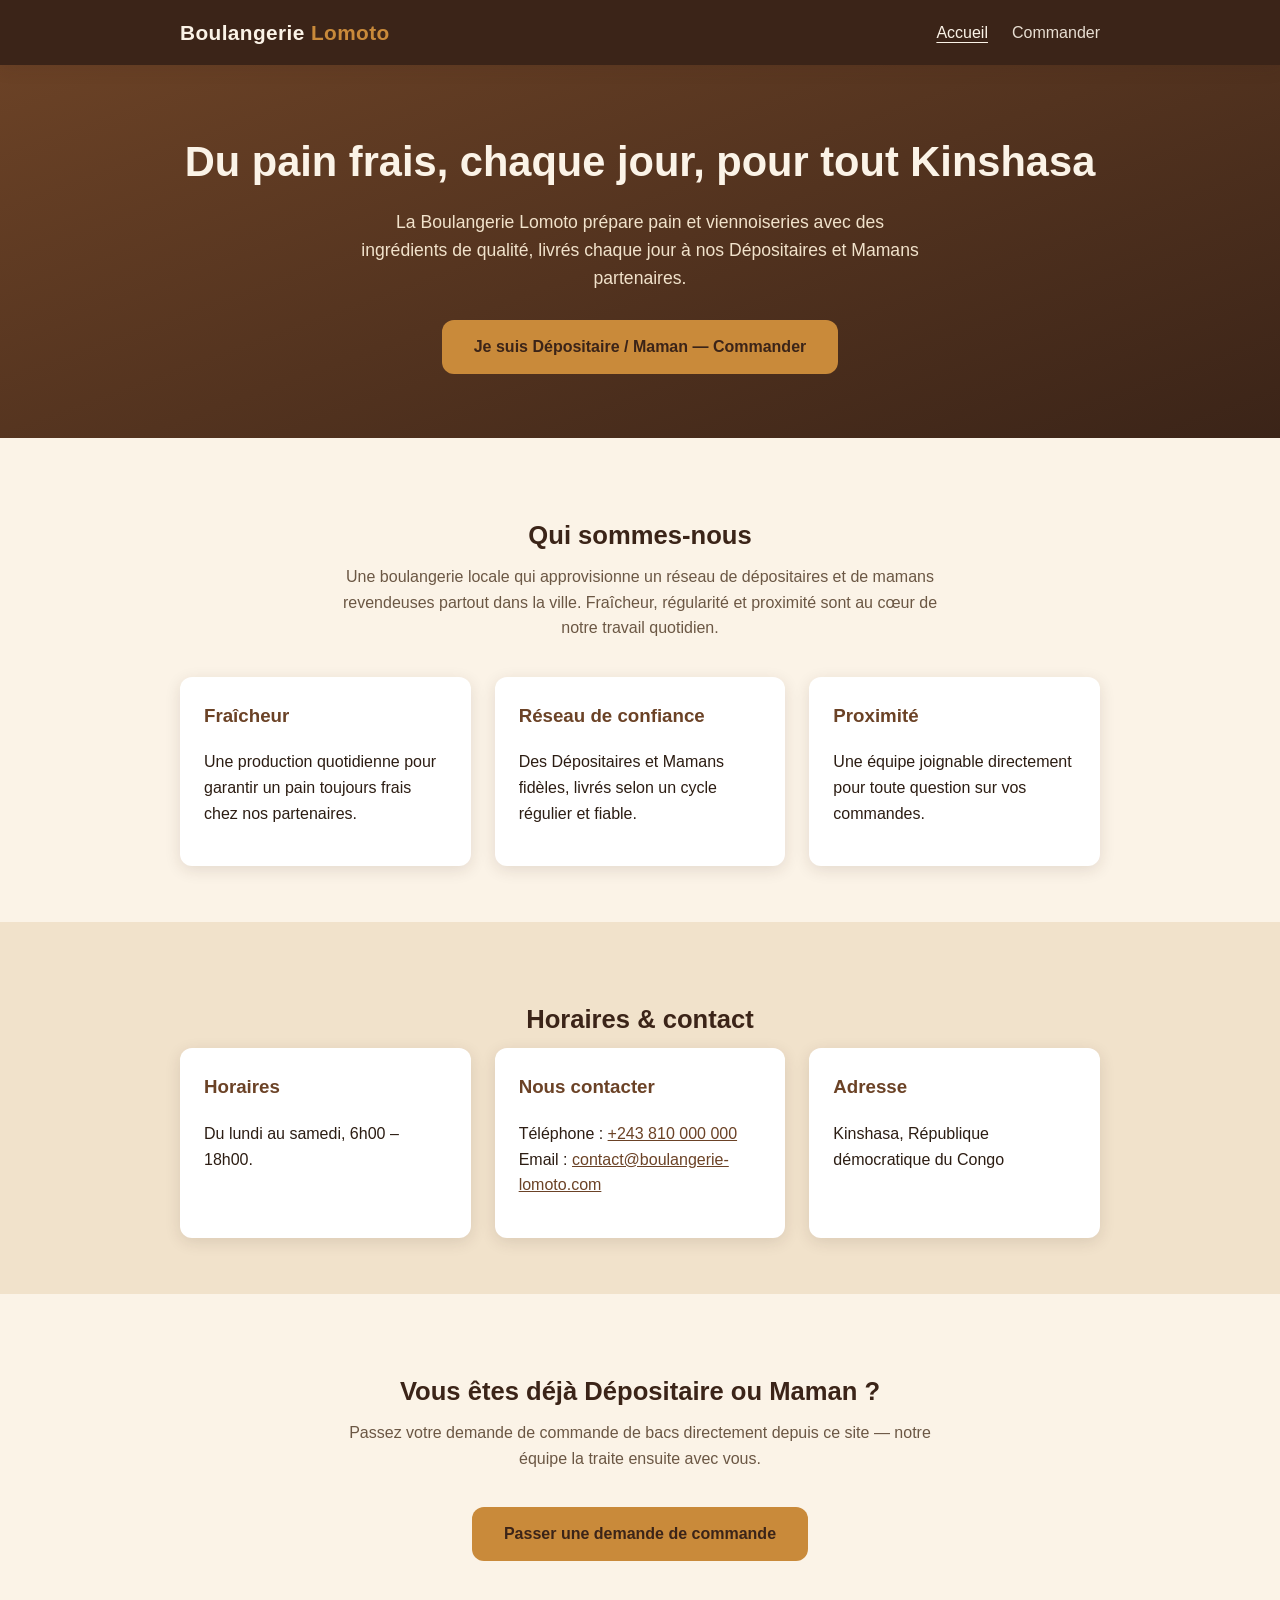
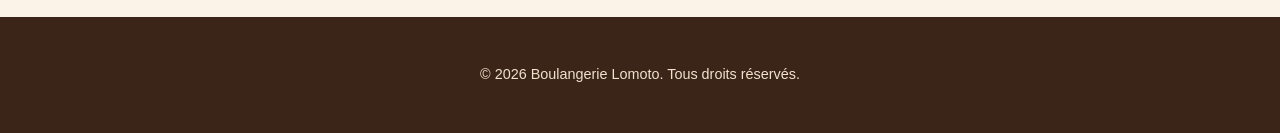
==== index.html @ 76f2d95b "Crée le mini-site vitrine avec le formulaire Commander Site statique HTML/CSS/JS (aucune dépendance " ====
<!DOCTYPE html>
<html lang="fr">
<head>
  <meta charset="UTF-8" />
  <meta name="viewport" content="width=device-width, initial-scale=1.0" />
  <title>Boulangerie Lomoto</title>
  <meta name="description" content="Boulangerie Lomoto — pain et viennoiseries fraîches à Kinshasa. Dépositaires et Mamans, commandez vos bacs en ligne." />
  <link rel="stylesheet" href="css/style.css" />
</head>
<body>

  <header class="entete">
    <div class="entete-barre">
      <a class="logo" href="index.html">Boulangerie <span>Lomoto</span></a>
      <nav class="nav">
        <a href="index.html" class="actif">Accueil</a>
        <a href="commander.html">Commander</a>
      </nav>
    </div>
  </header>

  <section class="heros">
    <div class="conteneur">
      <h1>Du pain frais, chaque jour, pour tout Kinshasa</h1>
      <p>
        La Boulangerie Lomoto prépare pain et viennoiseries avec des
        ingrédients de qualité, livrés chaque jour à nos Dépositaires et
        Mamans partenaires.
      </p>
      <a class="bouton" href="commander.html">Je suis Dépositaire / Maman — Commander</a>
    </div>
  </section>

  <section class="section">
    <div class="conteneur">
      <h2>Qui sommes-nous</h2>
      <p class="section-intro">
        Une boulangerie locale qui approvisionne un réseau de dépositaires et
        de mamans revendeuses partout dans la ville. Fraîcheur, régularité et
        proximité sont au cœur de notre travail quotidien.
      </p>
      <div class="grille">
        <div class="carte">
          <h3>Fraîcheur</h3>
          <p>Une production quotidienne pour garantir un pain toujours frais chez nos partenaires.</p>
        </div>
        <div class="carte">
          <h3>Réseau de confiance</h3>
          <p>Des Dépositaires et Mamans fidèles, livrés selon un cycle régulier et fiable.</p>
        </div>
        <div class="carte">
          <h3>Proximité</h3>
          <p>Une équipe joignable directement pour toute question sur vos commandes.</p>
        </div>
      </div>
    </div>
  </section>

  <section class="section section-alt">
    <div class="conteneur">
      <h2>Horaires &amp; contact</h2>
      <div class="grille">
        <div class="carte">
          <h3>Horaires</h3>
          <p>Du lundi au samedi, 6h00 – 18h00.</p>
        </div>
        <div class="carte">
          <h3>Nous contacter</h3>
          <p>
            Téléphone : <a href="tel:+243810000000">+243 810 000 000</a><br />
            Email : <a href="mailto:contact@boulangerie-lomoto.com">contact@boulangerie-lomoto.com</a>
          </p>
        </div>
        <div class="carte">
          <h3>Adresse</h3>
          <p>Kinshasa, République démocratique du Congo</p>
        </div>
      </div>
    </div>
  </section>

  <section class="section">
    <div class="conteneur" style="text-align:center;">
      <h2>Vous êtes déjà Dépositaire ou Maman ?</h2>
      <p class="section-intro">
        Passez votre demande de commande de bacs directement depuis ce site —
        notre équipe la traite ensuite avec vous.
      </p>
      <a class="bouton" href="commander.html">Passer une demande de commande</a>
    </div>
  </section>

  <footer class="pied">
    <div class="conteneur">
      <p>&copy; <span id="annee"></span> Boulangerie Lomoto. Tous droits réservés.</p>
    </div>
  </footer>

  <script>
    document.getElementById("annee").textContent = new Date().getFullYear();
  </script>
</body>
</html>
---- css/style.css ----
/* Boulangerie Lomoto — site vitrine
   Feuille de style partagée, aucune dépendance externe. */

:root {
  --brun-fonce: #3b2418;
  --brun: #6b4226;
  --brun-clair: #a9744f;
  --creme: #fbf3e7;
  --creme-fonce: #f1e2cb;
  --or: #c98a3a;
  --texte: #2c1d13;
  --texte-doux: #6b5744;
  --blanc: #ffffff;
  --succes: #2f6b3f;
  --erreur: #a13a2f;
  --rayon: 12px;
  --ombre: 0 4px 16px rgba(59, 36, 24, 0.12);
}

* {
  box-sizing: border-box;
}

html {
  scroll-behavior: smooth;
}

body {
  margin: 0;
  font-family: -apple-system, BlinkMacSystemFont, "Segoe UI", Roboto, Helvetica, Arial, sans-serif;
  color: var(--texte);
  background: var(--creme);
  line-height: 1.6;
}

img {
  max-width: 100%;
}

a {
  color: var(--brun);
}

.conteneur {
  max-width: 960px;
  margin: 0 auto;
  padding: 0 20px;
}

/* En-tête */
.entete {
  background: var(--brun-fonce);
  color: var(--creme);
  position: sticky;
  top: 0;
  z-index: 10;
  box-shadow: var(--ombre);
}

.entete-barre {
  display: flex;
  align-items: center;
  justify-content: space-between;
  padding: 16px 20px;
  max-width: 960px;
  margin: 0 auto;
}

.logo {
  font-size: 1.3rem;
  font-weight: 700;
  color: var(--creme);
  text-decoration: none;
  letter-spacing: 0.02em;
}

.logo span {
  color: var(--or);
}

.nav {
  display: flex;
  gap: 24px;
}

.nav a {
  color: var(--creme);
  text-decoration: none;
  font-weight: 500;
  opacity: 0.9;
}

.nav a:hover,
.nav a.actif {
  opacity: 1;
  text-decoration: underline;
  text-underline-offset: 4px;
}

/* Héros */
.heros {
  background: linear-gradient(160deg, var(--brun) 0%, var(--brun-fonce) 100%);
  color: var(--creme);
  padding: 64px 20px;
  text-align: center;
}

.heros h1 {
  font-size: clamp(1.8rem, 4vw, 2.6rem);
  margin: 0 0 12px;
}

.heros p {
  font-size: 1.1rem;
  color: var(--creme-fonce);
  max-width: 560px;
  margin: 0 auto 28px;
}

.bouton {
  display: inline-block;
  background: var(--or);
  color: var(--brun-fonce);
  font-weight: 700;
  padding: 14px 32px;
  border-radius: var(--rayon);
  text-decoration: none;
  border: none;
  cursor: pointer;
  font-size: 1rem;
  transition: transform 0.15s ease, box-shadow 0.15s ease;
}

.bouton:hover {
  transform: translateY(-1px);
  box-shadow: 0 6px 18px rgba(201, 138, 58, 0.4);
}

.bouton:disabled {
  opacity: 0.6;
  cursor: not-allowed;
  transform: none;
  box-shadow: none;
}

.bouton-secondaire {
  background: transparent;
  color: var(--creme);
  border: 2px solid var(--creme);
}

/* Sections */
.section {
  padding: 56px 20px;
}

.section h2 {
  font-size: 1.6rem;
  color: var(--brun-fonce);
  margin-bottom: 8px;
  text-align: center;
}

.section-intro {
  text-align: center;
  color: var(--texte-doux);
  max-width: 600px;
  margin: 0 auto 36px;
}

.grille {
  display: grid;
  grid-template-columns: repeat(auto-fit, minmax(220px, 1fr));
  gap: 24px;
}

.carte {
  background: var(--blanc);
  border-radius: var(--rayon);
  padding: 24px;
  box-shadow: var(--ombre);
}

.carte h3 {
  margin-top: 0;
  color: var(--brun);
}

.section-alt {
  background: var(--creme-fonce);
}

/* Formulaire */
.formulaire-carte {
  background: var(--blanc);
  border-radius: var(--rayon);
  box-shadow: var(--ombre);
  padding: 32px;
  max-width: 480px;
  margin: 0 auto;
}

.champ {
  margin-bottom: 18px;
}

.champ label {
  display: block;
  font-weight: 600;
  margin-bottom: 6px;
  color: var(--brun-fonce);
}

.champ .aide {
  display: block;
  font-size: 0.85rem;
  color: var(--texte-doux);
  margin-top: 4px;
  font-weight: 400;
}

.champ input,
.champ textarea {
  width: 100%;
  padding: 11px 14px;
  border: 1px solid #d9c7ae;
  border-radius: 8px;
  font-size: 1rem;
  font-family: inherit;
  background: var(--creme);
  color: var(--texte);
}

.champ input:focus,
.champ textarea:focus {
  outline: 2px solid var(--or);
  outline-offset: 1px;
}

.champ textarea {
  resize: vertical;
  min-height: 80px;
}

.message {
  border-radius: 8px;
  padding: 14px 16px;
  margin-bottom: 18px;
  font-size: 0.95rem;
}

.message-erreur {
  background: #fbeae7;
  color: var(--erreur);
  border: 1px solid #f0c8c0;
}

.message-succes {
  background: #eaf3ec;
  color: var(--succes);
  border: 1px solid #c6e0cc;
}

.message-info {
  background: #f1e9db;
  color: var(--brun-fonce);
  border: 1px solid #e2cea9;
}

.salutation {
  font-size: 1.1rem;
  font-weight: 700;
  color: var(--brun-fonce);
  margin-bottom: 4px;
}

.qualite-badge {
  display: inline-block;
  background: var(--creme-fonce);
  color: var(--brun);
  font-size: 0.85rem;
  padding: 3px 10px;
  border-radius: 999px;
  margin-bottom: 20px;
}

.lien-discret {
  background: none;
  border: none;
  color: var(--texte-doux);
  text-decoration: underline;
  cursor: pointer;
  font-size: 0.9rem;
  padding: 0;
  margin-top: 12px;
  display: inline-block;
}

.chargement::after {
  content: "…";
}

/* Pied de page */
.pied {
  background: var(--brun-fonce);
  color: var(--creme-fonce);
  text-align: center;
  padding: 32px 20px;
  font-size: 0.9rem;
}

.pied a {
  color: var(--creme);
}

@media (max-width: 600px) {
  .entete-barre {
    flex-direction: column;
    gap: 10px;
    padding: 14px 20px;
  }

  .formulaire-carte {
    padding: 24px 18px;
  }
}
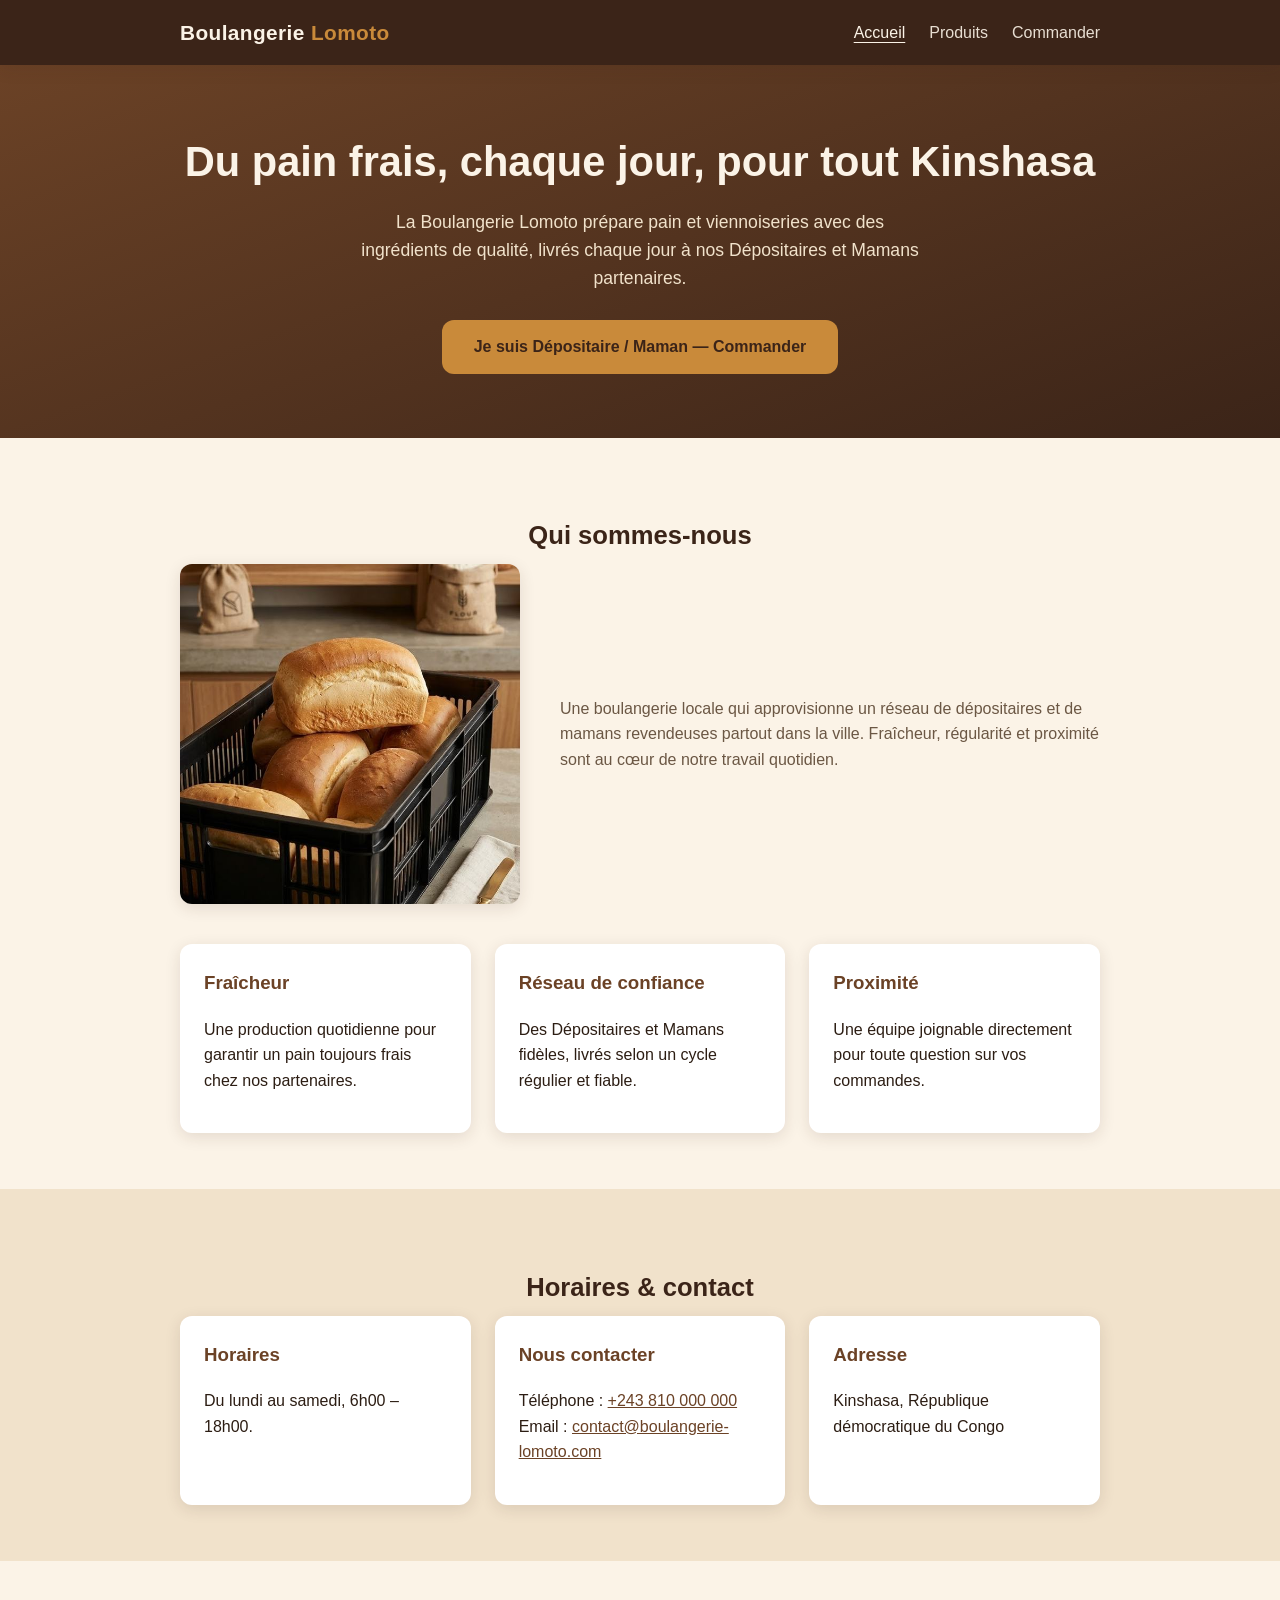
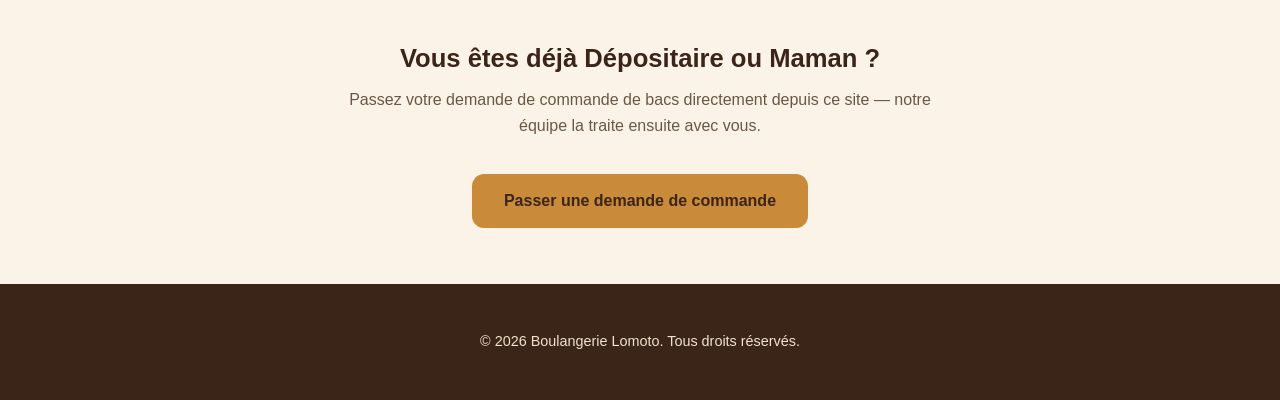
==== commit 56f05075: "Ajoute une page Produits avec photos de pain (bacs de livraison) Intègre 5 photos de pain déjà en ba" ====
--- a/index.html
+++ b/index.html
@@ -14,6 +14,7 @@
       <a class="logo" href="index.html">Boulangerie <span>Lomoto</span></a>
       <nav class="nav">
         <a href="index.html" class="actif">Accueil</a>
+        <a href="produits.html">Produits</a>
         <a href="commander.html">Commander</a>
       </nav>
     </div>
@@ -34,11 +35,25 @@
   <section class="section">
     <div class="conteneur">
       <h2>Qui sommes-nous</h2>
-      <p class="section-intro">
-        Une boulangerie locale qui approvisionne un réseau de dépositaires et
-        de mamans revendeuses partout dans la ville. Fraîcheur, régularité et
-        proximité sont au cœur de notre travail quotidien.
-      </p>
+
+      <div class="section-illustree">
+        <div class="illustration">
+          <img
+            src="images/produits/pain-frais-comptoir.jpg"
+            alt="Bac de pains fraîchement préparés, prêts pour la livraison du jour"
+            width="640" height="1138"
+            loading="lazy"
+          />
+        </div>
+        <div class="texte">
+          <p class="section-intro">
+            Une boulangerie locale qui approvisionne un réseau de dépositaires et
+            de mamans revendeuses partout dans la ville. Fraîcheur, régularité et
+            proximité sont au cœur de notre travail quotidien.
+          </p>
+        </div>
+      </div>
+
       <div class="grille">
         <div class="carte">
           <h3>Fraîcheur</h3>
--- a/css/style.css
+++ b/css/style.css
@@ -149,6 +149,40 @@
   border: 2px solid var(--creme);
 }
 
+/* Héros à deux colonnes (texte + photo), utilisé sur la page Produits */
+.heros-duo-inner {
+  display: flex;
+  align-items: center;
+  gap: 40px;
+  flex-wrap: wrap;
+  text-align: left;
+}
+
+.heros-duo .heros-texte {
+  flex: 1 1 320px;
+}
+
+.heros-duo .heros-texte h1,
+.heros-duo .heros-texte p {
+  text-align: left;
+  margin-left: 0;
+  margin-right: 0;
+}
+
+.heros-duo .heros-image {
+  flex: 1 1 240px;
+  max-width: 320px;
+  margin: 0 auto;
+}
+
+.heros-duo .heros-image img {
+  display: block;
+  width: 100%;
+  height: auto;
+  border-radius: var(--rayon);
+  box-shadow: 0 16px 36px rgba(0, 0, 0, 0.35);
+}
+
 /* Sections */
 .section {
   padding: 56px 20px;
@@ -190,6 +224,79 @@
   background: var(--creme-fonce);
 }
 
+/* Section illustrée (photo + texte), utilisée pour « Qui sommes-nous » */
+.section-illustree {
+  display: flex;
+  align-items: center;
+  gap: 40px;
+  flex-wrap: wrap;
+  margin-bottom: 40px;
+}
+
+.section-illustree .illustration {
+  flex: 1 1 260px;
+  max-width: 340px;
+  margin: 0 auto;
+}
+
+.section-illustree .illustration img {
+  display: block;
+  width: 100%;
+  height: 340px;
+  object-fit: cover;
+  border-radius: var(--rayon);
+  box-shadow: var(--ombre);
+}
+
+@media (max-width: 700px) {
+  .section-illustree .illustration img {
+    height: auto;
+    object-fit: initial;
+  }
+}
+
+.section-illustree .texte {
+  flex: 2 1 320px;
+}
+
+.section-illustree .texte h2 {
+  text-align: left;
+}
+
+.section-illustree .texte .section-intro {
+  text-align: left;
+  margin: 0;
+  max-width: none;
+}
+
+/* Galerie de photos produits */
+.galerie {
+  display: grid;
+  grid-template-columns: repeat(auto-fit, minmax(220px, 1fr));
+  gap: 24px;
+}
+
+.carte-galerie {
+  background: var(--blanc);
+  border-radius: var(--rayon);
+  box-shadow: var(--ombre);
+  overflow: hidden;
+}
+
+.carte-galerie img {
+  display: block;
+  width: 100%;
+  height: 260px;
+  object-fit: cover;
+}
+
+.carte-galerie p {
+  margin: 0;
+  padding: 14px 18px;
+  color: var(--texte-doux);
+  font-size: 0.92rem;
+}
+
 /* Formulaire */
 .formulaire-carte {
   background: var(--blanc);
@@ -217,6 +324,53 @@
   color: var(--texte-doux);
   margin-top: 4px;
   font-weight: 400;
+}
+
+.grille-produits {
+  display: grid;
+  grid-template-columns: 1fr 1fr;
+  gap: 12px;
+  margin-top: 8px;
+}
+
+.champ-produit label {
+  display: block;
+  font-weight: 500;
+  font-size: 0.88rem;
+  margin-bottom: 4px;
+  color: var(--brun-fonce);
+}
+
+.champ-produit input {
+  width: 100%;
+  padding: 9px 12px;
+  border: 1px solid #d9c7ae;
+  border-radius: 8px;
+  font-size: 1rem;
+  font-family: inherit;
+  background: var(--creme);
+  color: var(--texte);
+}
+
+.champ-produit input:focus {
+  outline: 2px solid var(--or);
+  outline-offset: 1px;
+}
+
+.total-bacs {
+  margin: 14px 0 0;
+  font-size: 0.95rem;
+  color: var(--brun-fonce);
+}
+
+.total-bacs strong {
+  font-size: 1.15rem;
+}
+
+@media (max-width: 480px) {
+  .grille-produits {
+    grid-template-columns: 1fr;
+  }
 }
 
 .champ input,
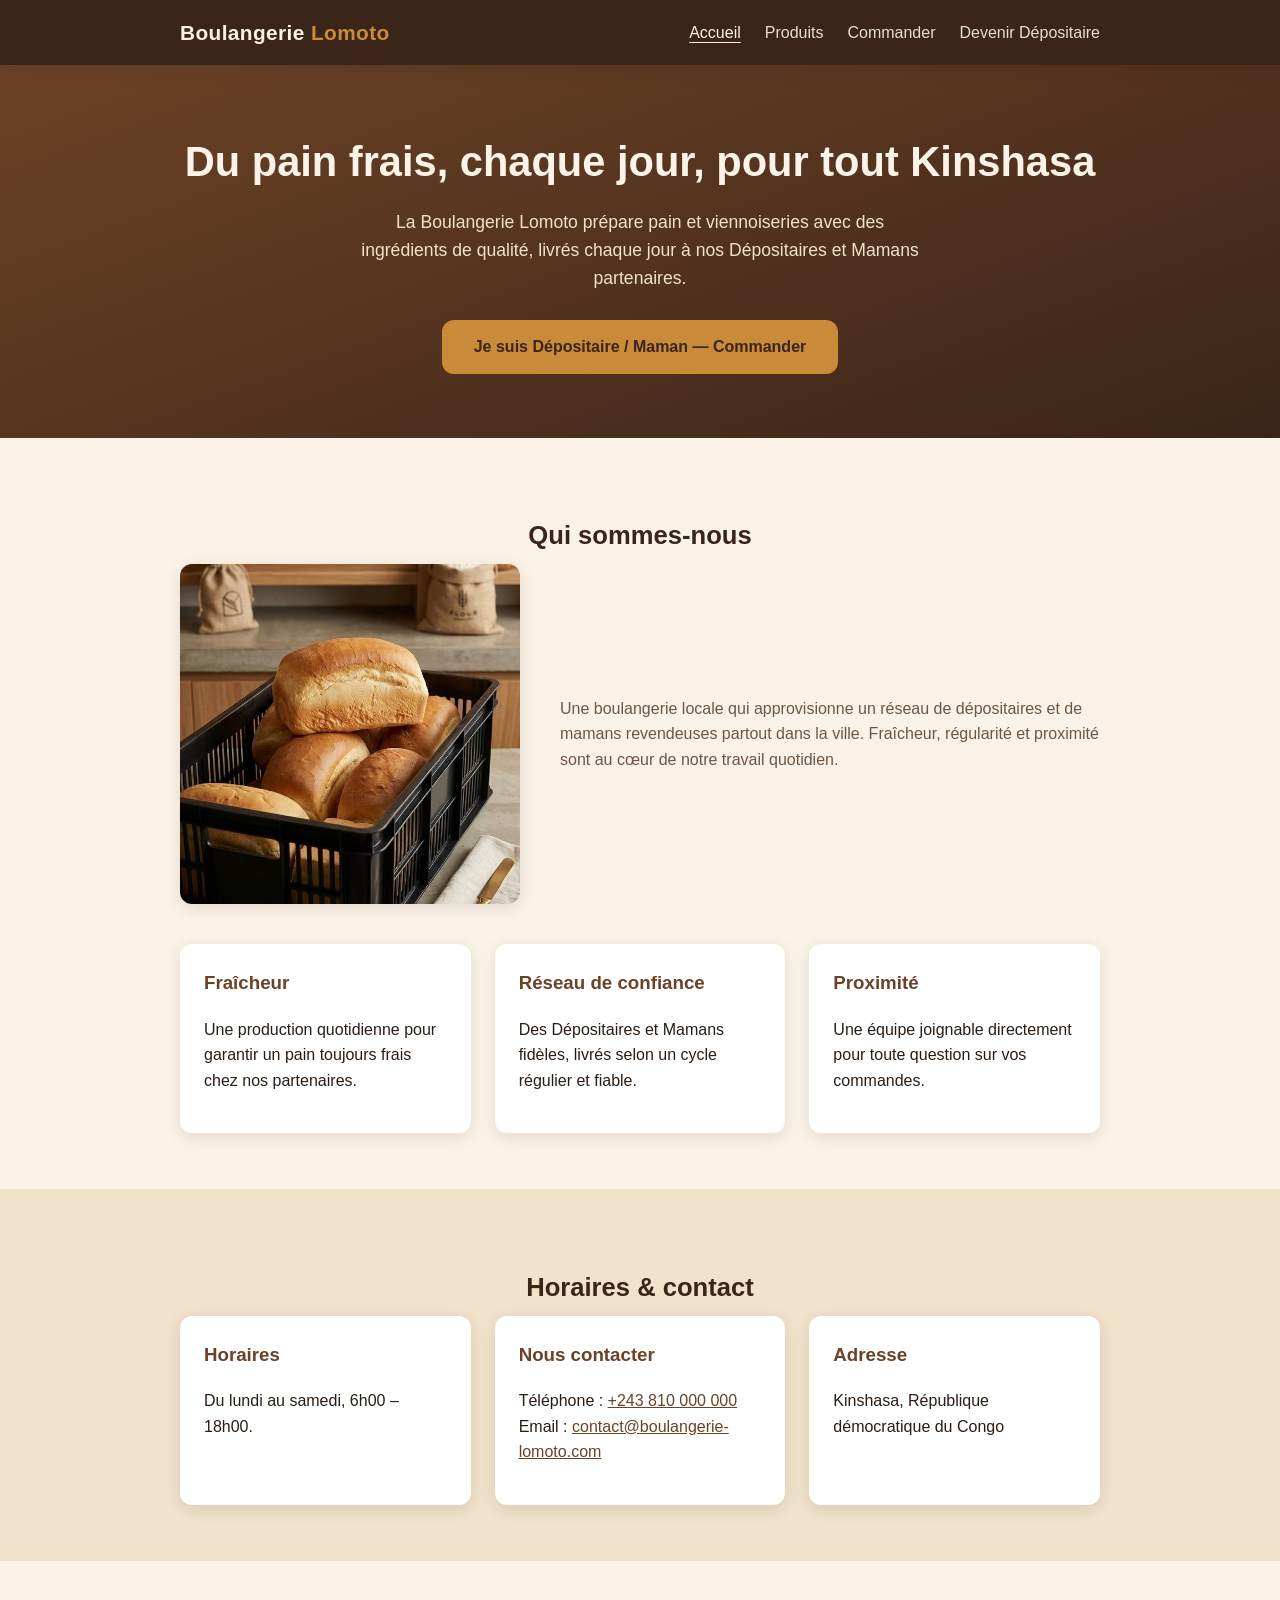
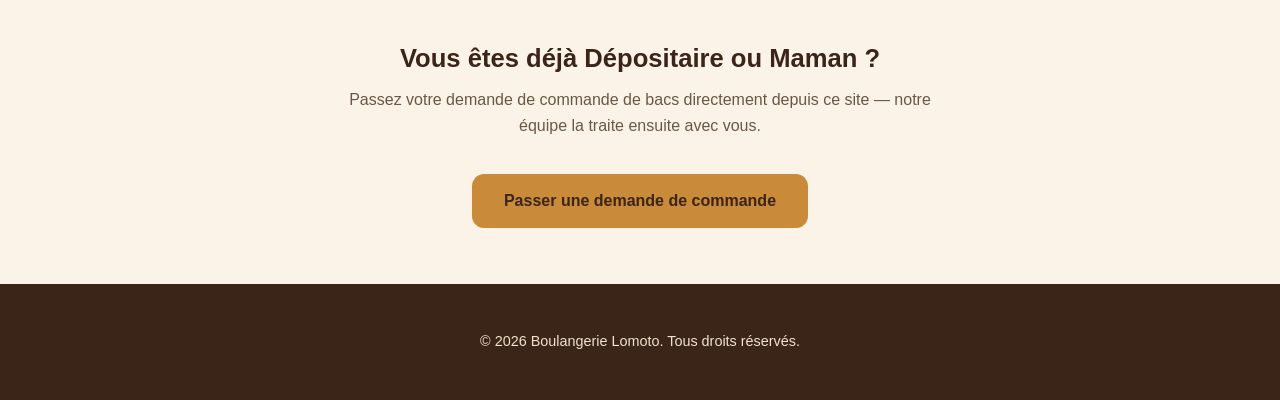
==== commit 6302bc59: "Ajoute la page "Devenir Dépositaire" (inscription publique) Nouvelle page devenir-depositaire.html :" ====
--- a/index.html
+++ b/index.html
@@ -16,6 +16,7 @@
         <a href="index.html" class="actif">Accueil</a>
         <a href="produits.html">Produits</a>
         <a href="commander.html">Commander</a>
+        <a href="devenir-depositaire.html">Devenir Dépositaire</a>
       </nav>
     </div>
   </header>
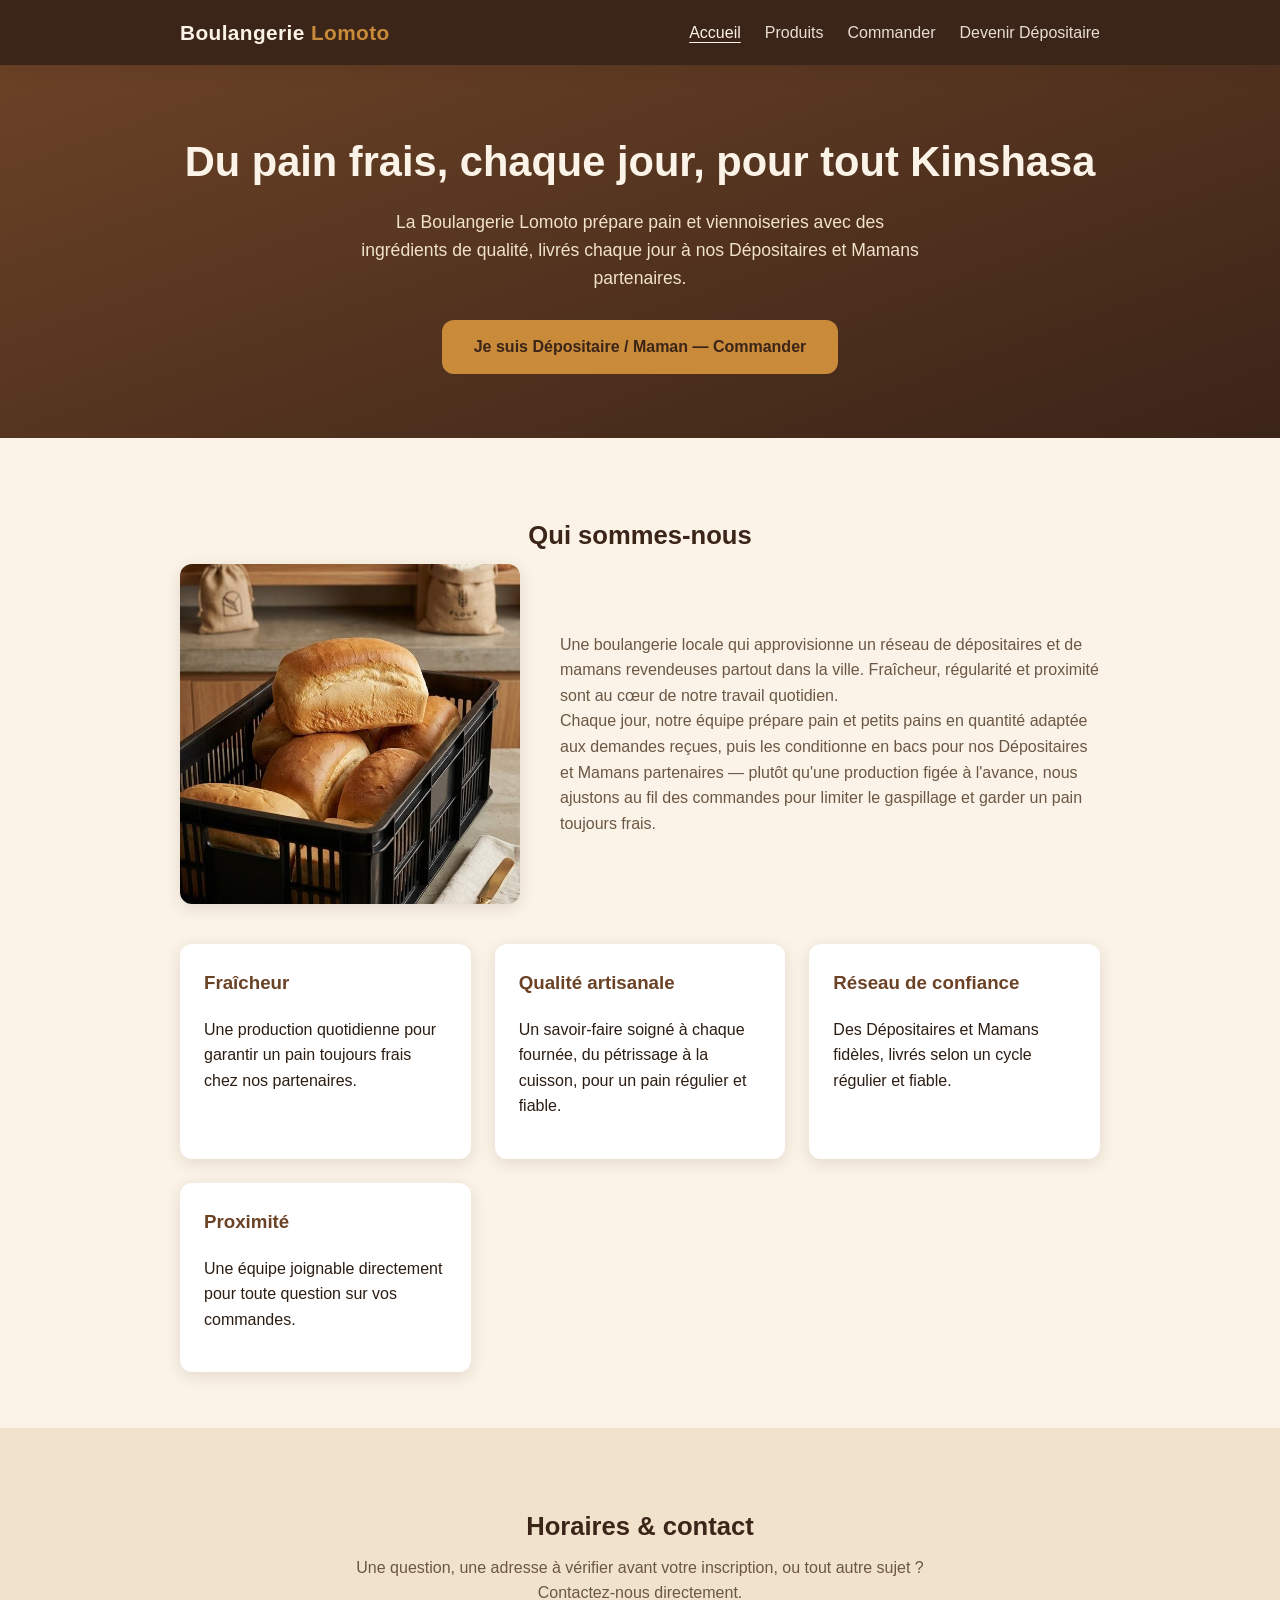
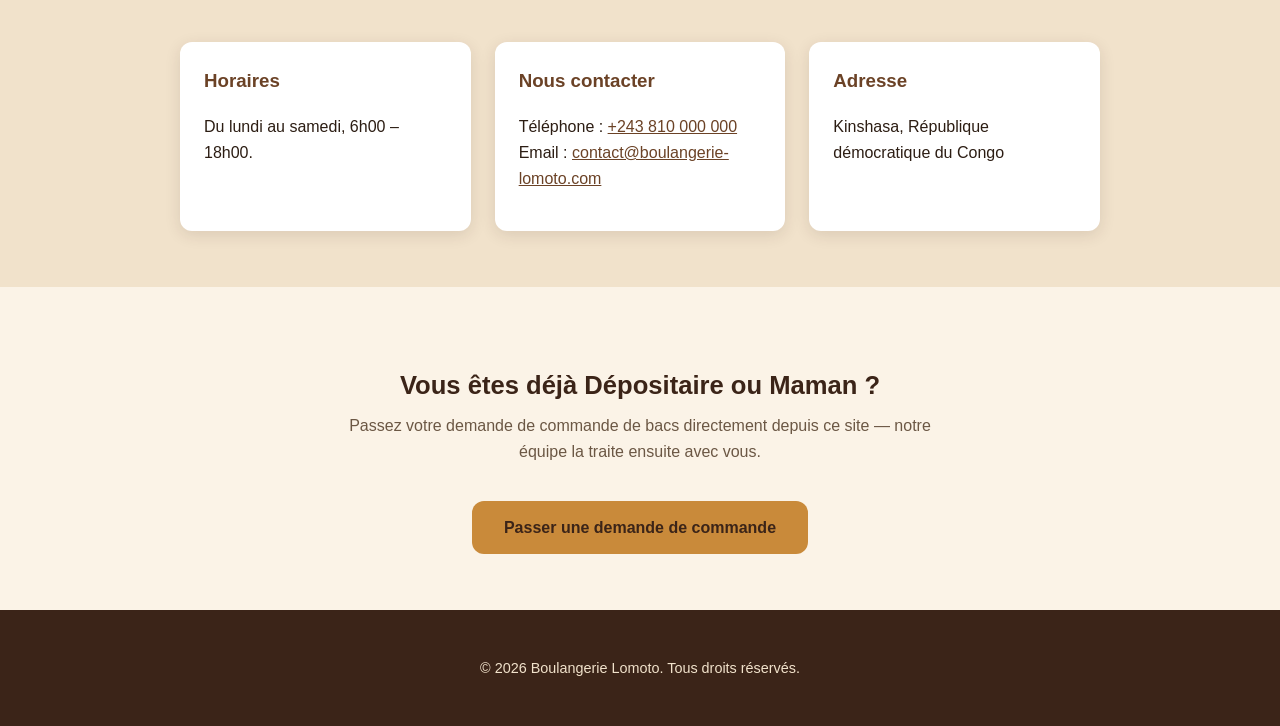
==== commit d8970297: "Enrichit le contenu du site vitrine (Accueil, Devenir Dépositaire) Accueil : développe "Qui sommes-n" ====
--- a/index.html
+++ b/index.html
@@ -52,6 +52,13 @@
             de mamans revendeuses partout dans la ville. Fraîcheur, régularité et
             proximité sont au cœur de notre travail quotidien.
           </p>
+          <p class="section-intro">
+            Chaque jour, notre équipe prépare pain et petits pains en quantité
+            adaptée aux demandes reçues, puis les conditionne en bacs pour nos
+            Dépositaires et Mamans partenaires — plutôt qu'une production figée
+            à l'avance, nous ajustons au fil des commandes pour limiter le
+            gaspillage et garder un pain toujours frais.
+          </p>
         </div>
       </div>
 
@@ -59,6 +66,10 @@
         <div class="carte">
           <h3>Fraîcheur</h3>
           <p>Une production quotidienne pour garantir un pain toujours frais chez nos partenaires.</p>
+        </div>
+        <div class="carte">
+          <h3>Qualité artisanale</h3>
+          <p>Un savoir-faire soigné à chaque fournée, du pétrissage à la cuisson, pour un pain régulier et fiable.</p>
         </div>
         <div class="carte">
           <h3>Réseau de confiance</h3>
@@ -75,6 +86,10 @@
   <section class="section section-alt">
     <div class="conteneur">
       <h2>Horaires &amp; contact</h2>
+      <p class="section-intro">
+        Une question, une adresse à vérifier avant votre inscription, ou tout
+        autre sujet ? Contactez-nous directement.
+      </p>
       <div class="grille">
         <div class="carte">
           <h3>Horaires</h3>
--- a/css/style.css
+++ b/css/style.css
@@ -297,6 +297,56 @@
   font-size: 0.92rem;
 }
 
+/* FAQ (accordéon natif, sans JS) */
+.faq {
+  max-width: 720px;
+  margin: 0 auto;
+  display: flex;
+  flex-direction: column;
+  gap: 12px;
+}
+
+.faq-item {
+  background: var(--blanc);
+  border-radius: var(--rayon);
+  box-shadow: var(--ombre);
+  padding: 4px 20px;
+}
+
+.faq-item summary {
+  cursor: pointer;
+  padding: 16px 0;
+  font-weight: 600;
+  color: var(--brun-fonce);
+  list-style: none;
+  display: flex;
+  align-items: center;
+  justify-content: space-between;
+}
+
+.faq-item summary::-webkit-details-marker {
+  display: none;
+}
+
+.faq-item summary::after {
+  content: "+";
+  color: var(--or);
+  font-size: 1.3rem;
+  font-weight: 700;
+  margin-left: 12px;
+  flex-shrink: 0;
+}
+
+.faq-item[open] summary::after {
+  content: "–";
+}
+
+.faq-item p {
+  margin: 0;
+  padding: 0 0 18px;
+  color: var(--texte-doux);
+}
+
 /* Formulaire */
 .formulaire-carte {
   background: var(--blanc);
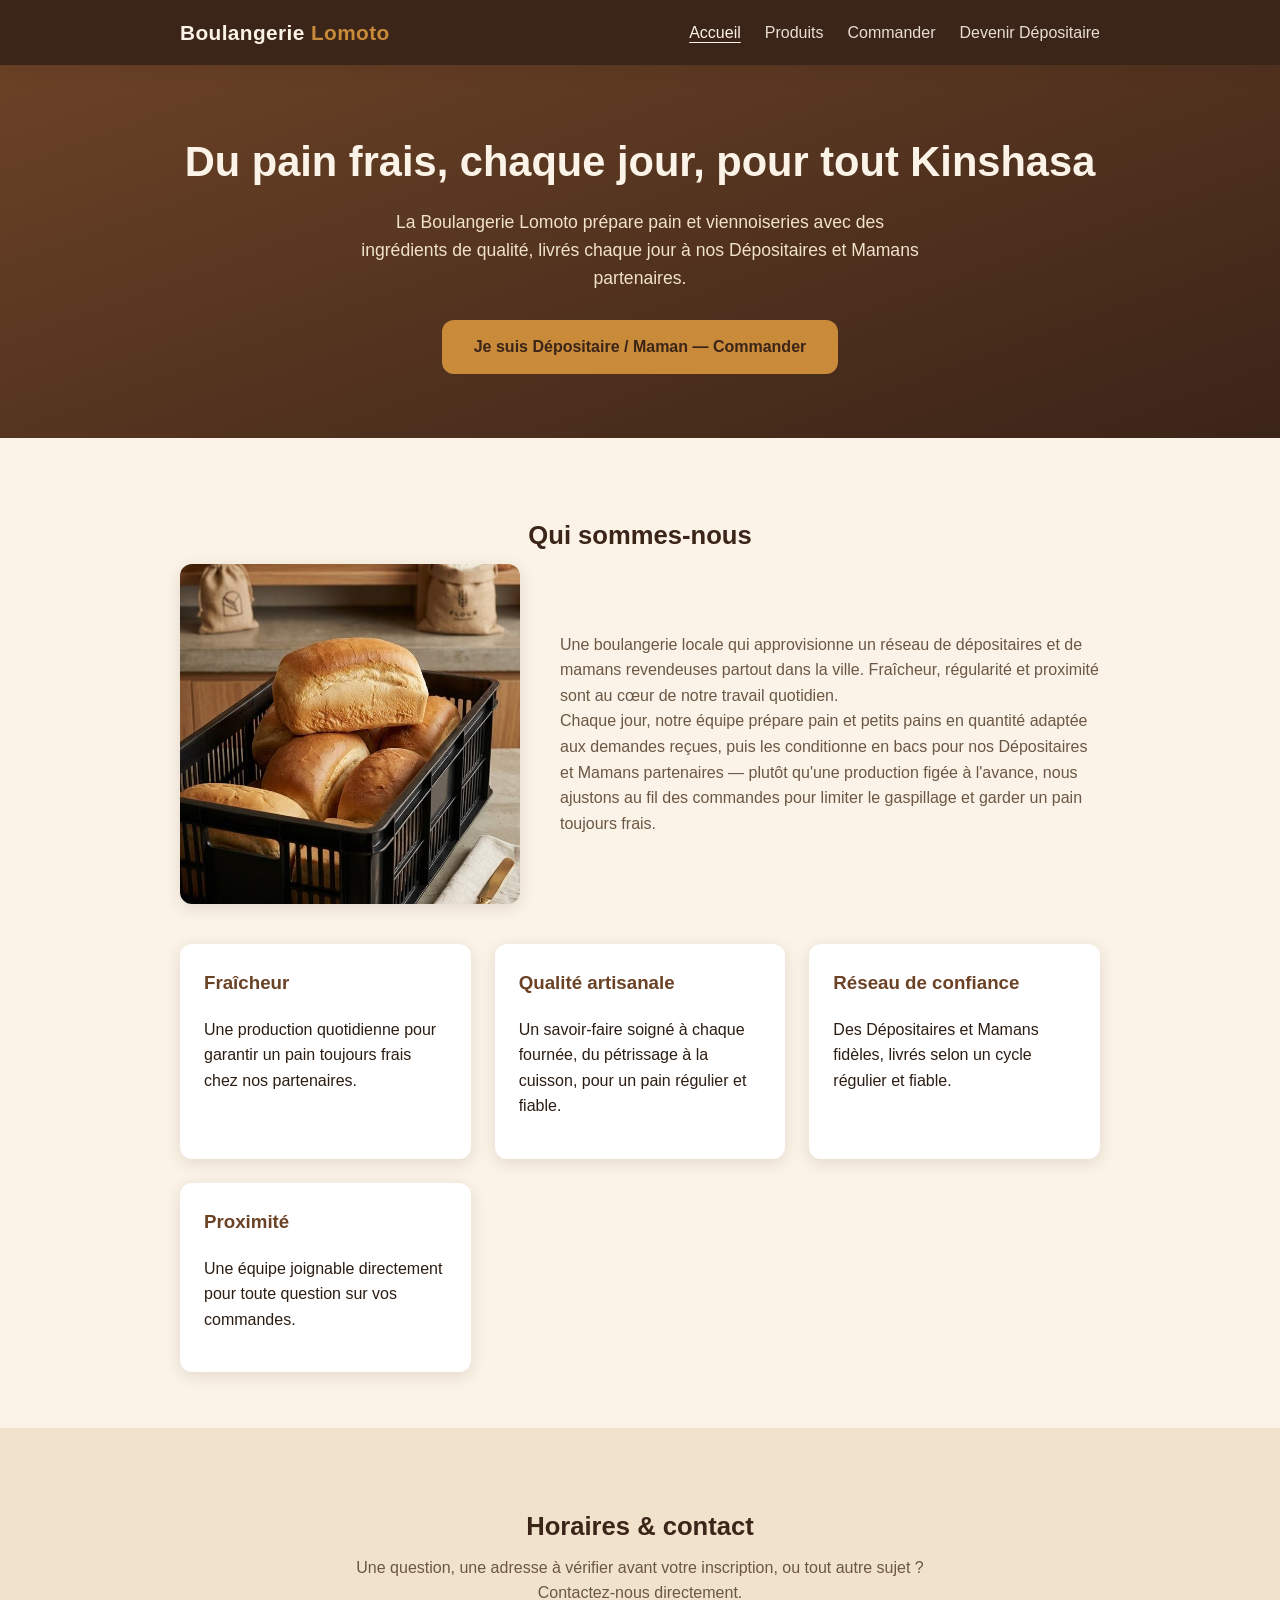
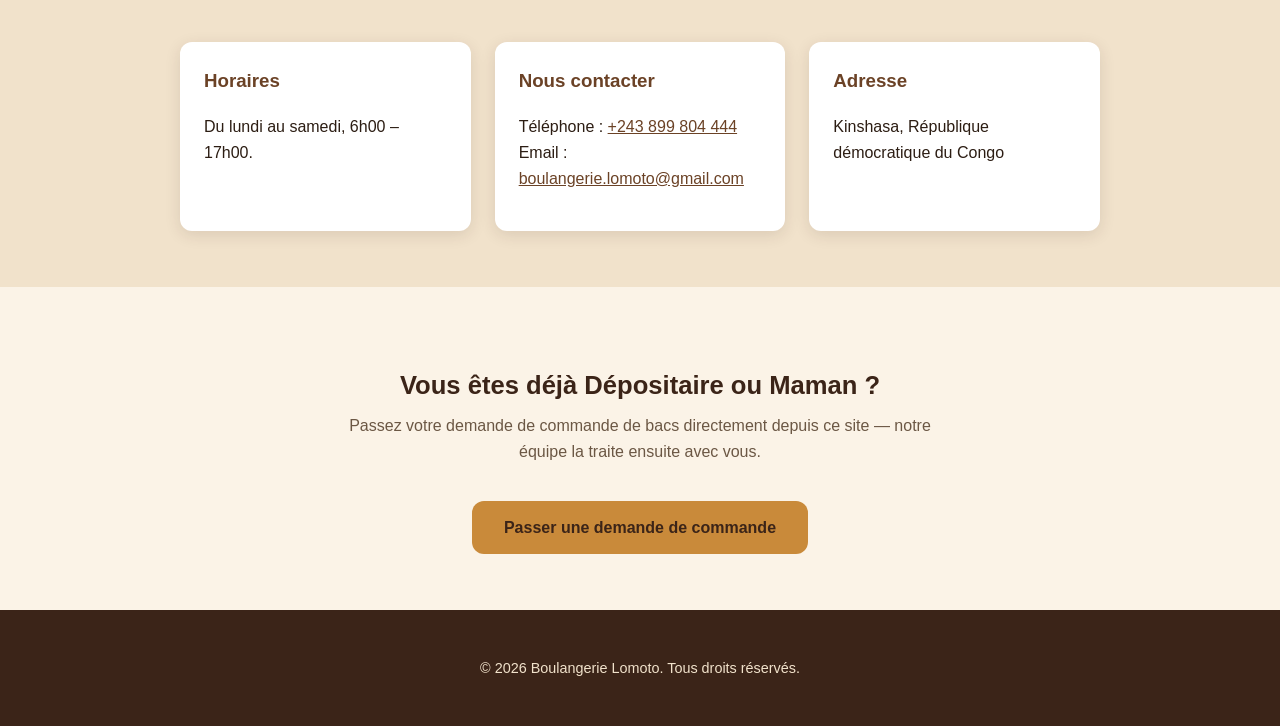
==== commit c983338c: "Corrige les horaires et coordonnées de contact sur l'Accueil Remplace les valeurs précédentes (non v" ====
--- a/index.html
+++ b/index.html
@@ -93,13 +93,13 @@
       <div class="grille">
         <div class="carte">
           <h3>Horaires</h3>
-          <p>Du lundi au samedi, 6h00 – 18h00.</p>
+          <p>Du lundi au samedi, 6h00 – 17h00.</p>
         </div>
         <div class="carte">
           <h3>Nous contacter</h3>
           <p>
-            Téléphone : <a href="tel:+243810000000">+243 810 000 000</a><br />
-            Email : <a href="mailto:contact@boulangerie-lomoto.com">contact@boulangerie-lomoto.com</a>
+            Téléphone : <a href="tel:+243899804444">+243 899 804 444</a><br />
+            Email : <a href="mailto:boulangerie.lomoto@gmail.com">boulangerie.lomoto@gmail.com</a>
           </p>
         </div>
         <div class="carte">
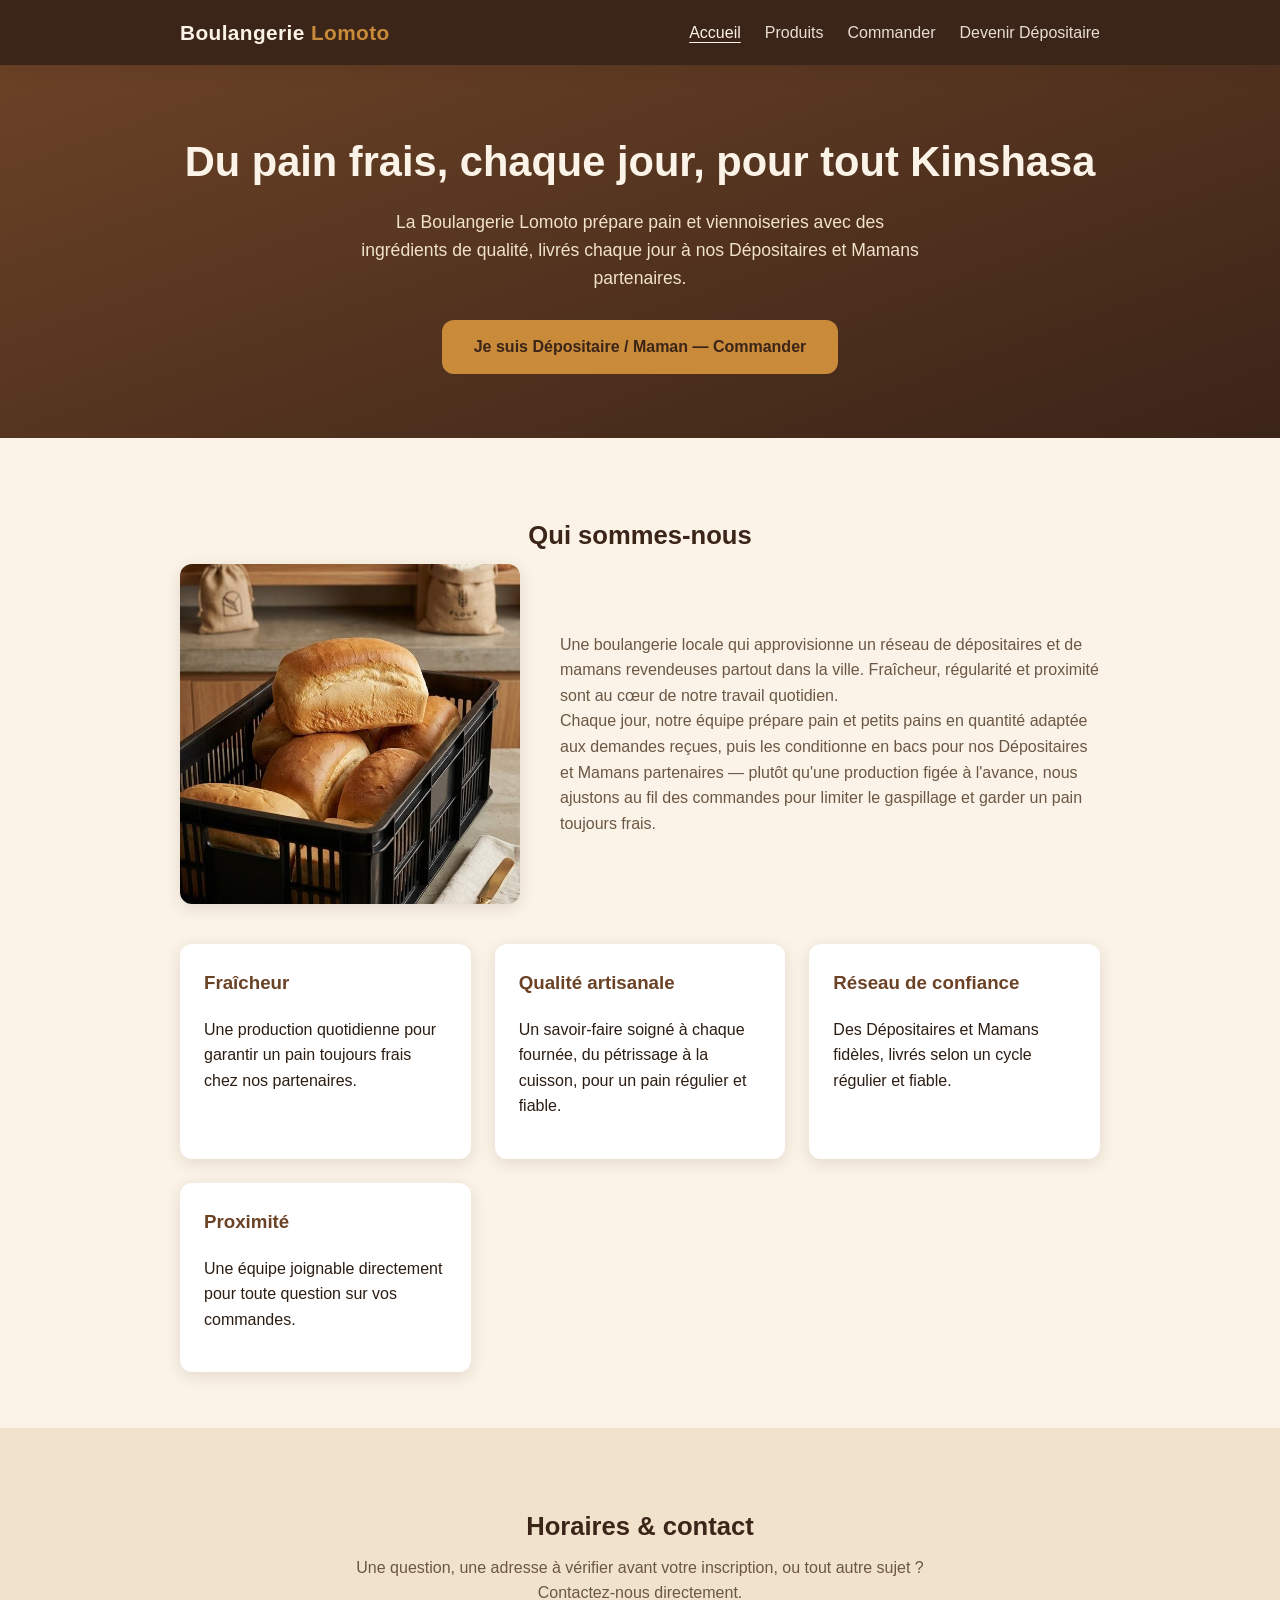
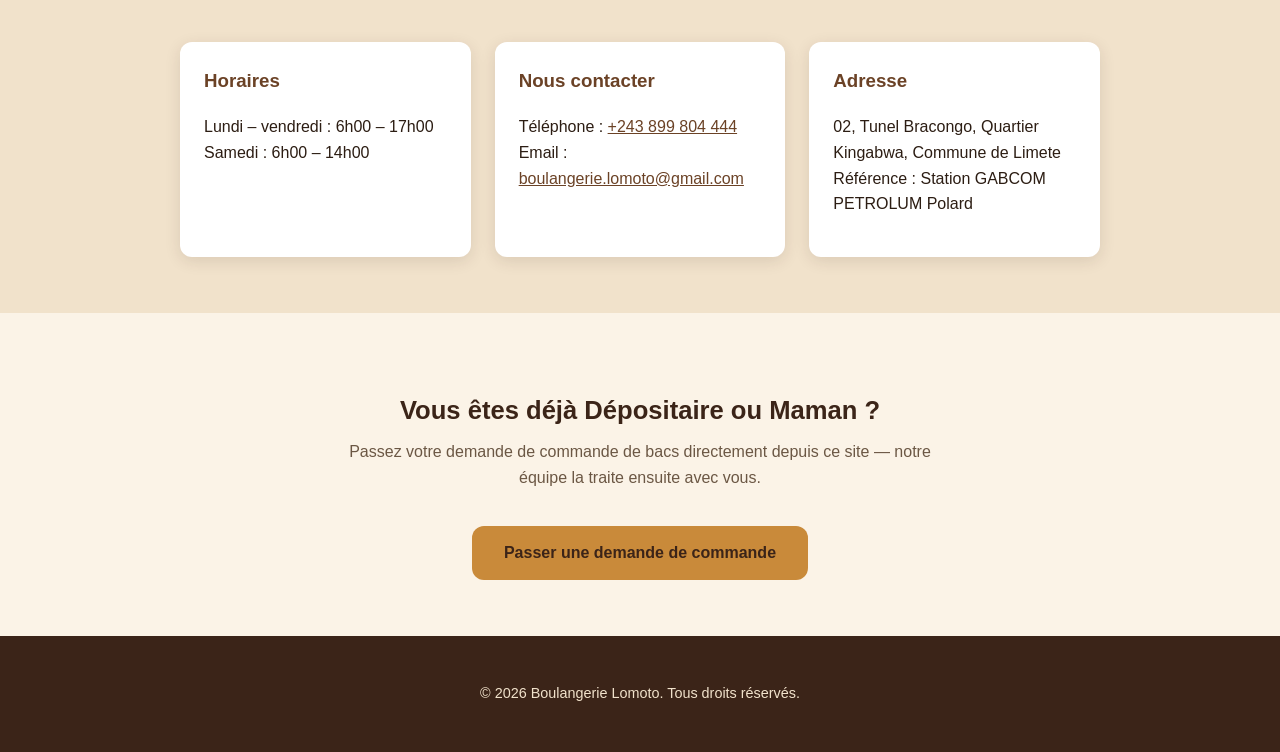
==== commit 1b7b5c43: "Détaille les horaires par jour et corrige l'adresse sur l'Accueil Horaires : sépare lundi-vendredi (" ====
--- a/index.html
+++ b/index.html
@@ -93,7 +93,10 @@
       <div class="grille">
         <div class="carte">
           <h3>Horaires</h3>
-          <p>Du lundi au samedi, 6h00 – 17h00.</p>
+          <p>
+            Lundi – vendredi : 6h00 – 17h00<br />
+            Samedi : 6h00 – 14h00
+          </p>
         </div>
         <div class="carte">
           <h3>Nous contacter</h3>
@@ -104,7 +107,10 @@
         </div>
         <div class="carte">
           <h3>Adresse</h3>
-          <p>Kinshasa, République démocratique du Congo</p>
+          <p>
+            02, Tunel Bracongo, Quartier Kingabwa, Commune de Limete<br />
+            Référence : Station GABCOM PETROLUM Polard
+          </p>
         </div>
       </div>
     </div>
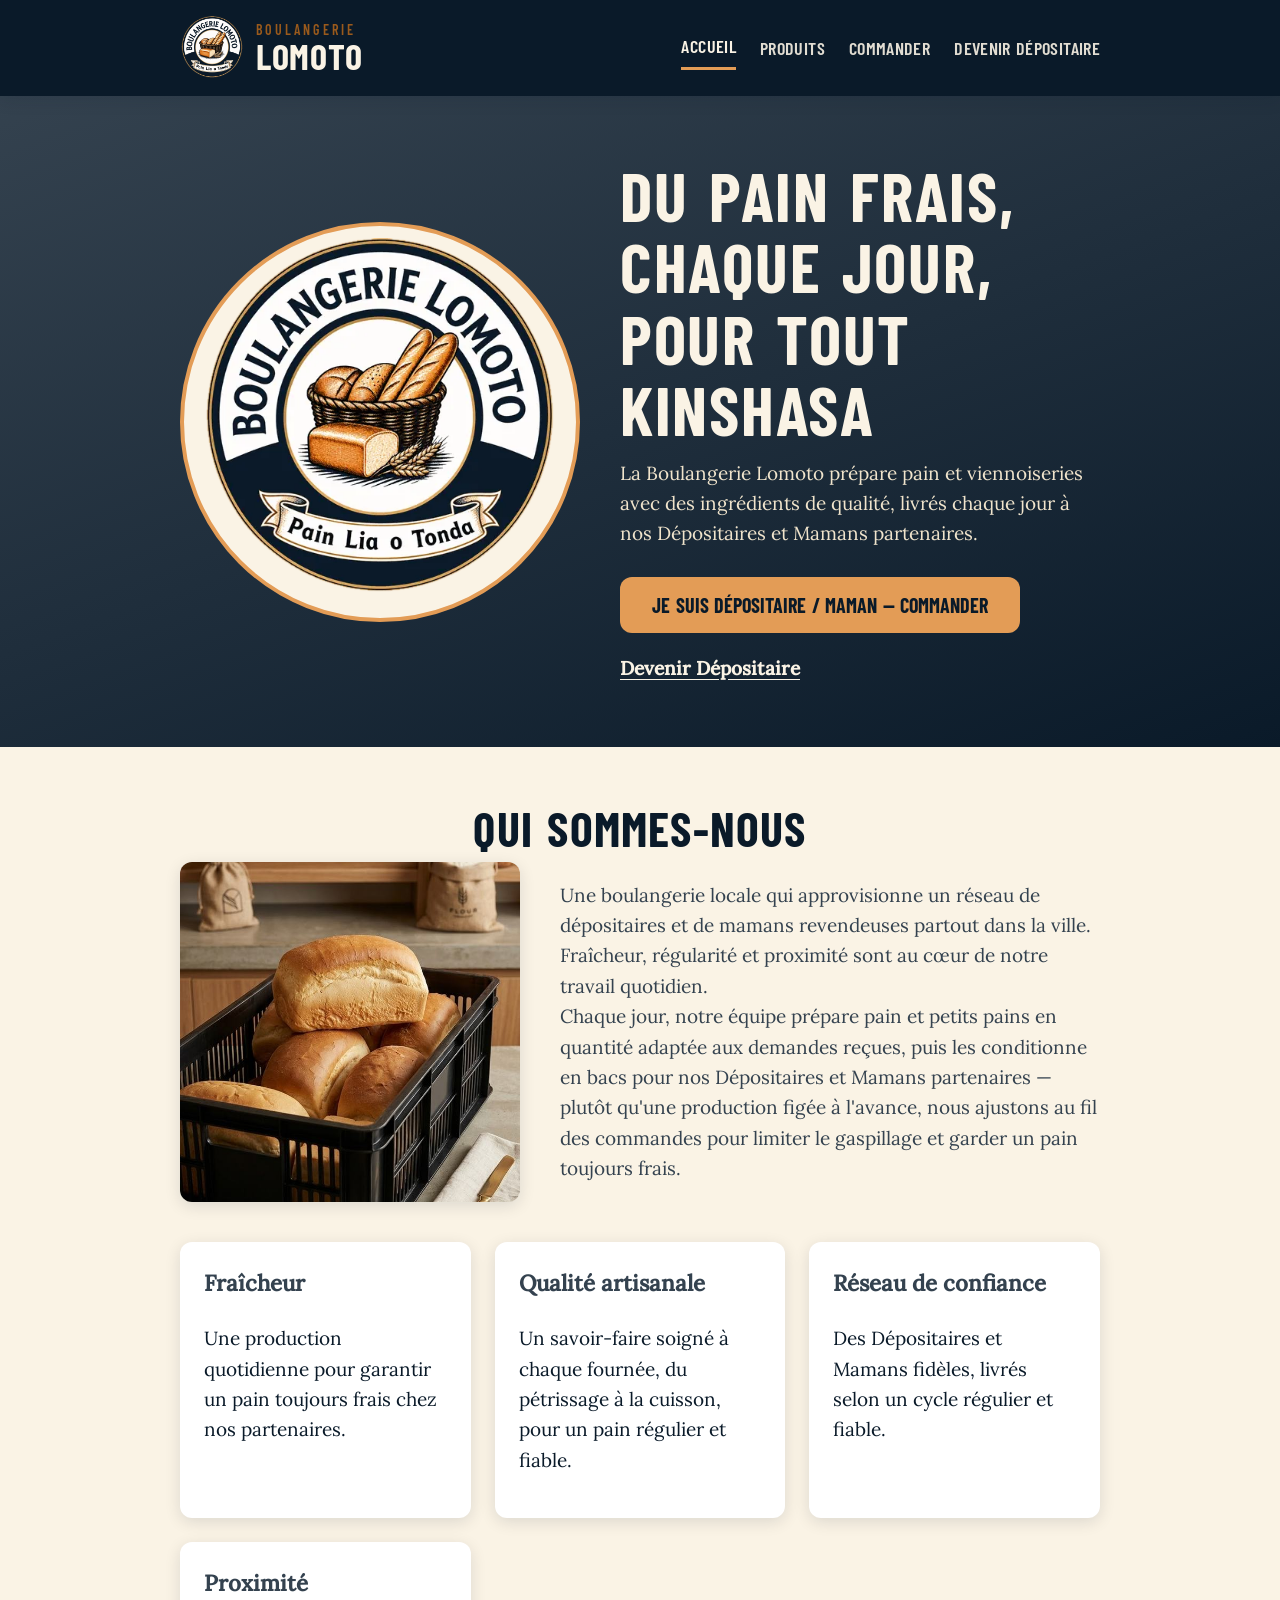
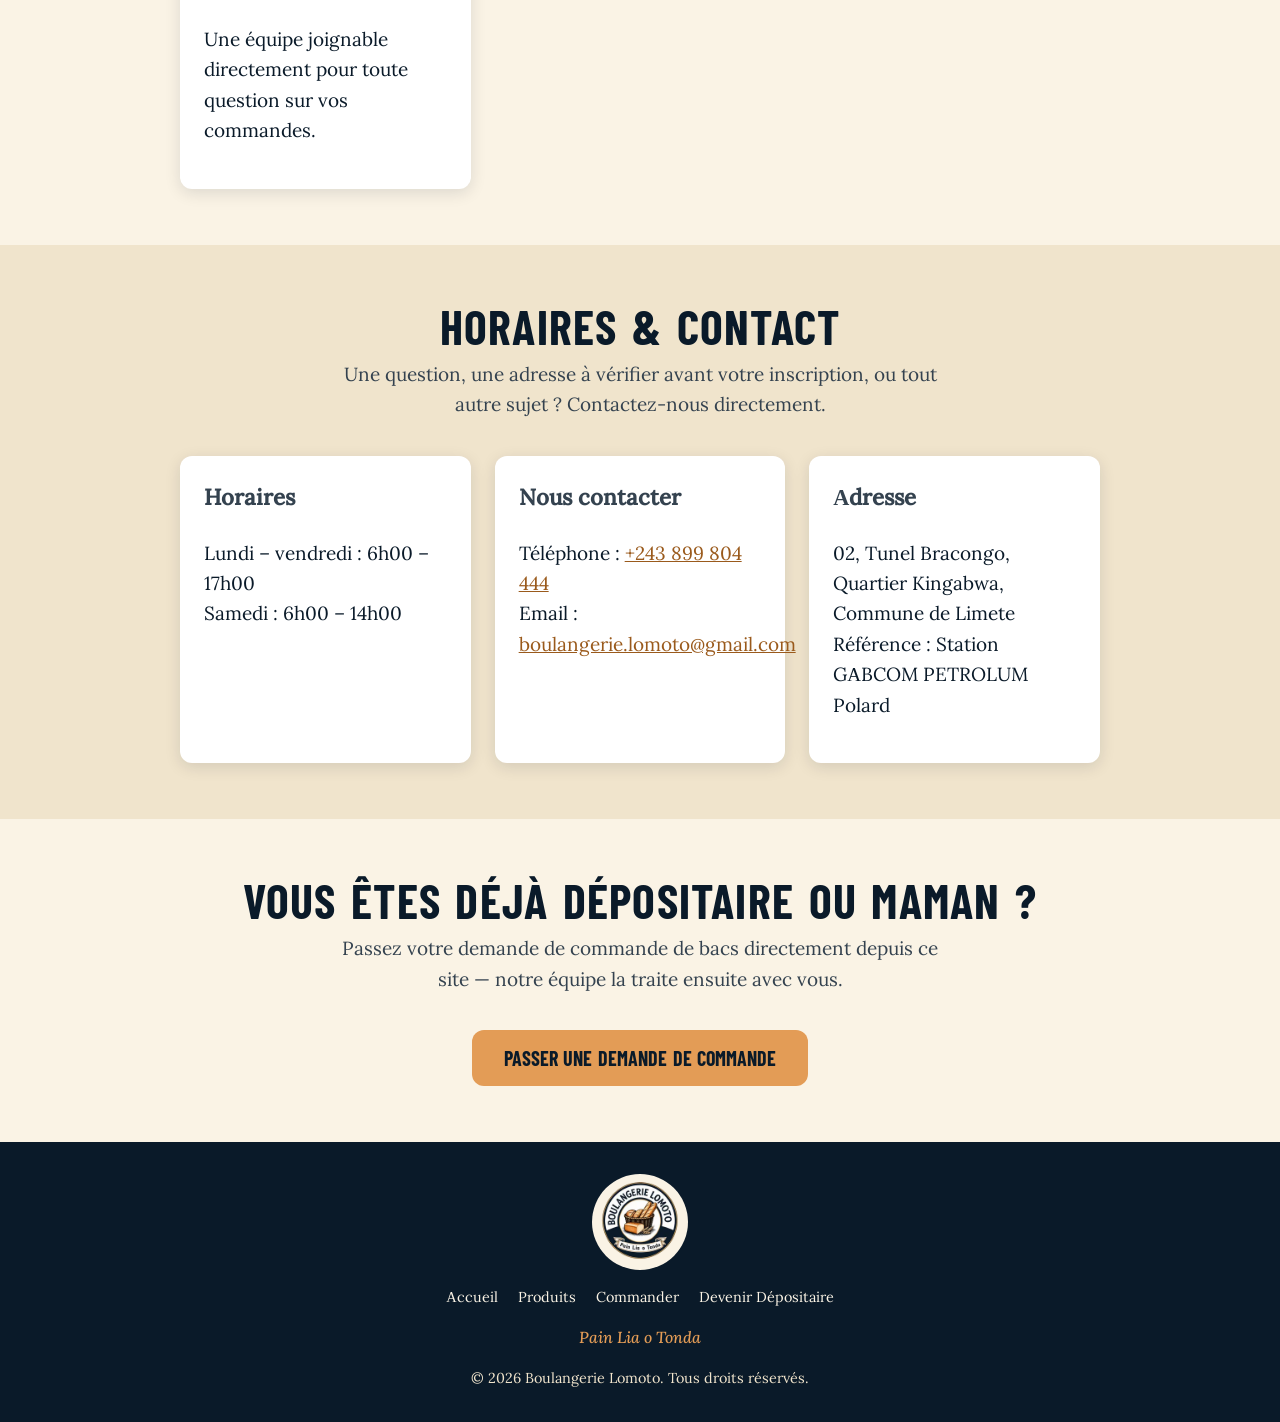
==== commit 154d0bdc: "Nouveau logo, en-tête à deux lignes, pied de page et menu mobile Logo détouré (fond retiré par compo" ====
--- a/index.html
+++ b/index.html
@@ -6,14 +6,32 @@
   <title>Boulangerie Lomoto</title>
   <meta name="description" content="Boulangerie Lomoto — pain et viennoiseries fraîches à Kinshasa. Dépositaires et Mamans, commandez vos bacs en ligne." />
   <link rel="stylesheet" href="css/style.css" />
+  <script src="js/site.js" defer></script>
 </head>
 <body>
 
   <header class="entete">
     <div class="entete-barre">
-      <a class="logo" href="index.html">Boulangerie <span>Lomoto</span></a>
-      <nav class="nav">
-        <a href="index.html" class="actif">Accueil</a>
+      <a class="marque" href="index.html">
+        <img
+          class="marque-logo"
+          src="images/logo/logo-192.webp"
+          srcset="images/logo/logo-96.webp 96w, images/logo/logo-192.webp 192w, images/logo/logo-480.webp 480w"
+          sizes="(max-width: 600px) 52px, 64px"
+          width="64" height="64"
+          alt="Logo Boulangerie Lomoto"
+        />
+        <span class="marque-texte">
+          <span class="marque-suffixe">Boulangerie</span>
+          <span class="marque-nom">Lomoto</span>
+        </span>
+      </a>
+      <button type="button" class="bouton-menu" id="bouton-menu" aria-expanded="false" aria-controls="nav-principale" hidden>
+        <span class="bouton-menu-icone" aria-hidden="true"></span>
+        <span class="assistance-visuelle">Menu</span>
+      </button>
+      <nav class="nav" id="nav-principale">
+        <a href="index.html" class="actif" aria-current="page">Accueil</a>
         <a href="produits.html">Produits</a>
         <a href="commander.html">Commander</a>
         <a href="devenir-depositaire.html">Devenir Dépositaire</a>
@@ -21,15 +39,29 @@
     </div>
   </header>
 
-  <section class="heros">
-    <div class="conteneur">
-      <h1>Du pain frais, chaque jour, pour tout Kinshasa</h1>
-      <p>
-        La Boulangerie Lomoto prépare pain et viennoiseries avec des
-        ingrédients de qualité, livrés chaque jour à nos Dépositaires et
-        Mamans partenaires.
-      </p>
-      <a class="bouton" href="commander.html">Je suis Dépositaire / Maman — Commander</a>
+  <section class="heros heros-accueil">
+    <div class="conteneur heros-accueil-inner">
+      <div class="heros-disque">
+        <img
+          src="images/logo/logo-480.webp"
+          srcset="images/logo/logo-96.webp 96w, images/logo/logo-192.webp 192w, images/logo/logo-480.webp 480w"
+          sizes="(max-width: 600px) 212px, 368px"
+          width="368" height="368"
+          alt="Logo Boulangerie Lomoto"
+        />
+      </div>
+      <div class="heros-accueil-texte">
+        <h1>Du pain frais, chaque jour, pour tout Kinshasa</h1>
+        <p>
+          La Boulangerie Lomoto prépare pain et viennoiseries avec des
+          ingrédients de qualité, livrés chaque jour à nos Dépositaires et
+          Mamans partenaires.
+        </p>
+        <div class="heros-accueil-actions">
+          <a class="bouton" href="commander.html">Je suis Dépositaire / Maman — Commander</a>
+          <a class="heros-lien-secondaire" href="devenir-depositaire.html">Devenir Dépositaire</a>
+        </div>
+      </div>
     </div>
   </section>
 
@@ -128,13 +160,25 @@
   </section>
 
   <footer class="pied">
-    <div class="conteneur">
-      <p>&copy; <span id="annee"></span> Boulangerie Lomoto. Tous droits réservés.</p>
+    <div class="conteneur pied-contenu">
+      <div class="pied-logo">
+        <img
+          src="images/logo/logo-96.webp"
+          srcset="images/logo/logo-96.webp 96w, images/logo/logo-192.webp 192w"
+          sizes="(max-width: 600px) 108px, 96px"
+          width="96" height="96"
+          alt="Logo Boulangerie Lomoto"
+        />
+      </div>
+      <nav class="pied-liens" aria-label="Pied de page">
+        <a href="index.html">Accueil</a>
+        <a href="produits.html">Produits</a>
+        <a href="commander.html">Commander</a>
+        <a href="devenir-depositaire.html">Devenir Dépositaire</a>
+      </nav>
+      <p class="pied-devise">Pain Lia o Tonda</p>
+      <p class="pied-copyright">&copy; <span id="annee"></span> Boulangerie Lomoto. Tous droits réservés.</p>
     </div>
   </footer>
-
-  <script>
-    document.getElementById("annee").textContent = new Date().getFullYear();
-  </script>
 </body>
 </html>
--- a/css/style.css
+++ b/css/style.css
@@ -1,20 +1,72 @@
 /* Boulangerie Lomoto — site vitrine
-   Feuille de style partagée, aucune dépendance externe. */
+   Feuille de style partagée, aucune dépendance externe.
+   Polices hébergées localement (voir fonts/), aucun appel à Google Fonts
+   à l'exécution. */
+
+@font-face {
+  font-family: "Barlow Condensed";
+  src: url("../fonts/barlow-condensed-semibold.woff2") format("woff2");
+  font-weight: 600;
+  font-style: normal;
+  font-display: swap;
+}
+
+@font-face {
+  font-family: "Barlow Condensed";
+  src: url("../fonts/barlow-condensed-bold.woff2") format("woff2");
+  font-weight: 700;
+  font-style: normal;
+  font-display: swap;
+}
+
+@font-face {
+  font-family: "Lora";
+  src: url("../fonts/lora-regular.woff2") format("woff2");
+  font-weight: 400;
+  font-style: normal;
+  font-display: swap;
+}
+
+@font-face {
+  font-family: "Lora";
+  src: url("../fonts/lora-medium.woff2") format("woff2");
+  font-weight: 500;
+  font-style: normal;
+  font-display: swap;
+}
+
+@font-face {
+  font-family: "Lora";
+  src: url("../fonts/lora-medium-italic.woff2") format("woff2");
+  font-weight: 500;
+  font-style: italic;
+  font-display: swap;
+}
 
 :root {
-  --brun-fonce: #3b2418;
-  --brun: #6b4226;
-  --brun-clair: #a9744f;
-  --creme: #fbf3e7;
-  --creme-fonce: #f1e2cb;
-  --or: #c98a3a;
-  --texte: #2c1d13;
-  --texte-doux: #6b5744;
+  /* Fonds sombres, titres, texte principal */
+  --bleu-nuit: #0A1A29;
+  /* Texte secondaire */
+  --bleu-encre: #34424F;
+  /* Boutons et accents */
+  --or: #E39C56;
+  /* Liens et petits textes d'accent sur crème */
+  --or-fonce: #9A5A1C;
+  /* Fond de page */
+  --creme: #FAF3E5;
+  /* Sections alternées */
+  --creme-fonce: #F0E4CC;
+  /* Bordures */
+  --filet: #E6D9BF;
+
   --blanc: #ffffff;
   --succes: #2f6b3f;
   --erreur: #a13a2f;
   --rayon: 12px;
-  --ombre: 0 4px 16px rgba(59, 36, 24, 0.12);
+  --ombre: 0 4px 16px rgba(10, 26, 41, 0.12);
+
+  --police-titres: "Barlow Condensed", "Arial Narrow", Arial, sans-serif;
+  --police-texte: "Lora", Georgia, "Times New Roman", serif;
 }
 
 * {
@@ -27,18 +79,64 @@
 
 body {
   margin: 0;
-  font-family: -apple-system, BlinkMacSystemFont, "Segoe UI", Roboto, Helvetica, Arial, sans-serif;
-  color: var(--texte);
+  font-family: var(--police-texte);
+  font-size: 19px;
+  color: var(--bleu-nuit);
   background: var(--creme);
   line-height: 1.6;
 }
 
+@media (max-width: 600px) {
+  body {
+    font-size: 17px;
+  }
+}
+
 img {
   max-width: 100%;
 }
 
 a {
-  color: var(--brun);
+  color: var(--or-fonce);
+}
+
+/* Titres — Barlow Condensed, majuscules, condensé */
+h1,
+h2 {
+  font-family: var(--police-titres);
+  font-weight: 700;
+  text-transform: uppercase;
+  line-height: 1.05;
+  letter-spacing: 0.025em;
+  margin: 0;
+}
+
+h1 {
+  font-size: 42px;
+}
+
+h2 {
+  font-size: 36px;
+}
+
+@media (min-width: 601px) {
+  h1 {
+    font-size: 68px;
+  }
+
+  h2 {
+    font-size: 48px;
+  }
+}
+
+/* Contour de focus clavier, net et cohérent, sur tous les éléments interactifs */
+a:focus-visible,
+button:focus-visible,
+input:focus-visible,
+textarea:focus-visible,
+summary:focus-visible {
+  outline: 3px solid var(--or);
+  outline-offset: 2px;
 }
 
 .conteneur {
@@ -49,7 +147,7 @@
 
 /* En-tête */
 .entete {
-  background: var(--brun-fonce);
+  background: var(--bleu-nuit);
   color: var(--creme);
   position: sticky;
   top: 0;
@@ -66,74 +164,210 @@
   margin: 0 auto;
 }
 
-.logo {
-  font-size: 1.3rem;
+/* Marque (logo rond + nom sur deux lignes) */
+.marque {
+  display: flex;
+  align-items: center;
+  gap: 12px;
+  text-decoration: none;
+  flex-shrink: 0;
+}
+
+.marque-logo {
+  width: 64px;
+  height: 64px;
+  border-radius: 50%;
+  display: block;
+}
+
+.marque-texte {
+  display: flex;
+  flex-direction: column;
+  line-height: 1.1;
+}
+
+.marque-suffixe {
+  font-family: var(--police-titres);
+  font-weight: 600;
+  font-size: 14px;
+  letter-spacing: 0.22em;
+  text-transform: uppercase;
+  color: var(--or-fonce);
+}
+
+.marque-nom {
+  font-family: var(--police-titres);
   font-weight: 700;
+  font-size: 36px;
+  line-height: 1;
+  letter-spacing: 0.02em;
+  text-transform: uppercase;
+  color: var(--creme);
+}
+
+@media (max-width: 600px) {
+  .marque-logo {
+    width: 52px;
+    height: 52px;
+  }
+
+  .marque-suffixe {
+    font-size: 13px;
+  }
+
+  .marque-nom {
+    font-size: 30px;
+  }
+}
+
+/* Bouton menu (mobile uniquement, activé par js/site.js) */
+.bouton-menu {
+  display: none;
+  align-items: center;
+  justify-content: center;
+  width: 48px;
+  height: 48px;
+  flex-shrink: 0;
+  background: transparent;
+  border: 2px solid var(--creme);
+  border-radius: 8px;
+  color: var(--creme);
+  cursor: pointer;
+}
+
+.bouton-menu-icone,
+.bouton-menu-icone::before,
+.bouton-menu-icone::after {
+  display: block;
+  width: 22px;
+  height: 2px;
+  border-radius: 1px;
+  background: var(--creme);
+}
+
+.bouton-menu-icone {
+  position: relative;
+}
+
+.bouton-menu-icone::before,
+.bouton-menu-icone::after {
+  content: "";
+  position: absolute;
+  left: 0;
+}
+
+.bouton-menu-icone::before {
+  top: -7px;
+}
+
+.bouton-menu-icone::after {
+  top: 7px;
+}
+
+.assistance-visuelle {
+  position: absolute;
+  width: 1px;
+  height: 1px;
+  padding: 0;
+  margin: -1px;
+  overflow: hidden;
+  clip: rect(0, 0, 0, 0);
+  white-space: nowrap;
+  border: 0;
+}
+
+.nav {
+  display: flex;
+  gap: 24px;
+}
+
+.nav a {
+  font-family: var(--police-titres);
+  font-weight: 600;
+  font-size: 18px;
+  text-transform: uppercase;
+  letter-spacing: 0.02em;
   color: var(--creme);
   text-decoration: none;
-  letter-spacing: 0.02em;
-}
-
-.logo span {
-  color: var(--or);
-}
-
-.nav {
-  display: flex;
-  gap: 24px;
-}
-
-.nav a {
-  color: var(--creme);
-  text-decoration: none;
-  font-weight: 500;
   opacity: 0.9;
-}
-
-.nav a:hover,
-.nav a.actif {
+  display: inline-flex;
+  align-items: center;
+  min-height: 44px;
+}
+
+.nav a:hover {
   opacity: 1;
   text-decoration: underline;
   text-underline-offset: 4px;
 }
 
+.nav a.actif {
+  opacity: 1;
+  text-decoration: none;
+  border-bottom: 3px solid var(--or);
+}
+
+@media (max-width: 820px) {
+  .entete-barre {
+    flex-wrap: wrap;
+  }
+
+  .bouton-menu:not([hidden]) {
+    display: inline-flex;
+  }
+
+  .nav {
+    order: 3;
+    width: 100%;
+    flex-wrap: wrap;
+    row-gap: 12px;
+  }
+
+  .nav.nav-fermee {
+    display: none;
+  }
+}
+
 /* Héros */
 .heros {
-  background: linear-gradient(160deg, var(--brun) 0%, var(--brun-fonce) 100%);
+  background: linear-gradient(160deg, var(--bleu-encre) 0%, var(--bleu-nuit) 100%);
   color: var(--creme);
   padding: 64px 20px;
   text-align: center;
 }
 
 .heros h1 {
-  font-size: clamp(1.8rem, 4vw, 2.6rem);
   margin: 0 0 12px;
 }
 
 .heros p {
-  font-size: 1.1rem;
   color: var(--creme-fonce);
   max-width: 560px;
   margin: 0 auto 28px;
 }
 
 .bouton {
-  display: inline-block;
+  font-family: var(--police-titres);
+  font-weight: 700;
+  font-size: 20px;
+  text-transform: uppercase;
+  display: inline-flex;
+  align-items: center;
+  justify-content: center;
+  min-height: 56px;
   background: var(--or);
-  color: var(--brun-fonce);
-  font-weight: 700;
-  padding: 14px 32px;
+  color: var(--bleu-nuit);
+  padding: 0 32px;
   border-radius: var(--rayon);
   text-decoration: none;
   border: none;
   cursor: pointer;
-  font-size: 1rem;
   transition: transform 0.15s ease, box-shadow 0.15s ease;
 }
 
 .bouton:hover {
   transform: translateY(-1px);
-  box-shadow: 0 6px 18px rgba(201, 138, 58, 0.4);
+  box-shadow: 0 6px 18px rgba(227, 156, 86, 0.4);
 }
 
 .bouton:disabled {
@@ -189,15 +423,14 @@
 }
 
 .section h2 {
-  font-size: 1.6rem;
-  color: var(--brun-fonce);
+  color: var(--bleu-nuit);
   margin-bottom: 8px;
   text-align: center;
 }
 
 .section-intro {
   text-align: center;
-  color: var(--texte-doux);
+  color: var(--bleu-encre);
   max-width: 600px;
   margin: 0 auto 36px;
 }
@@ -217,7 +450,7 @@
 
 .carte h3 {
   margin-top: 0;
-  color: var(--brun);
+  color: var(--bleu-encre);
 }
 
 .section-alt {
@@ -293,7 +526,7 @@
 .carte-galerie p {
   margin: 0;
   padding: 14px 18px;
-  color: var(--texte-doux);
+  color: var(--bleu-encre);
   font-size: 0.92rem;
 }
 
@@ -317,7 +550,7 @@
   cursor: pointer;
   padding: 16px 0;
   font-weight: 600;
-  color: var(--brun-fonce);
+  color: var(--bleu-nuit);
   list-style: none;
   display: flex;
   align-items: center;
@@ -344,7 +577,7 @@
 .faq-item p {
   margin: 0;
   padding: 0 0 18px;
-  color: var(--texte-doux);
+  color: var(--bleu-encre);
 }
 
 /* Formulaire */
@@ -365,13 +598,13 @@
   display: block;
   font-weight: 600;
   margin-bottom: 6px;
-  color: var(--brun-fonce);
+  color: var(--bleu-nuit);
 }
 
 .champ .aide {
   display: block;
   font-size: 0.85rem;
-  color: var(--texte-doux);
+  color: var(--bleu-encre);
   margin-top: 4px;
   font-weight: 400;
 }
@@ -388,29 +621,24 @@
   font-weight: 500;
   font-size: 0.88rem;
   margin-bottom: 4px;
-  color: var(--brun-fonce);
+  color: var(--bleu-nuit);
 }
 
 .champ-produit input {
   width: 100%;
   padding: 9px 12px;
-  border: 1px solid #d9c7ae;
+  border: 1px solid var(--filet);
   border-radius: 8px;
   font-size: 1rem;
   font-family: inherit;
   background: var(--creme);
-  color: var(--texte);
-}
-
-.champ-produit input:focus {
-  outline: 2px solid var(--or);
-  outline-offset: 1px;
+  color: var(--bleu-nuit);
 }
 
 .total-bacs {
   margin: 14px 0 0;
   font-size: 0.95rem;
-  color: var(--brun-fonce);
+  color: var(--bleu-nuit);
 }
 
 .total-bacs strong {
@@ -427,18 +655,12 @@
 .champ textarea {
   width: 100%;
   padding: 11px 14px;
-  border: 1px solid #d9c7ae;
+  border: 1px solid var(--filet);
   border-radius: 8px;
   font-size: 1rem;
   font-family: inherit;
   background: var(--creme);
-  color: var(--texte);
-}
-
-.champ input:focus,
-.champ textarea:focus {
-  outline: 2px solid var(--or);
-  outline-offset: 1px;
+  color: var(--bleu-nuit);
 }
 
 .champ textarea {
@@ -467,21 +689,21 @@
 
 .message-info {
   background: #f1e9db;
-  color: var(--brun-fonce);
+  color: var(--bleu-nuit);
   border: 1px solid #e2cea9;
 }
 
 .salutation {
   font-size: 1.1rem;
   font-weight: 700;
-  color: var(--brun-fonce);
+  color: var(--bleu-nuit);
   margin-bottom: 4px;
 }
 
 .qualite-badge {
   display: inline-block;
   background: var(--creme-fonce);
-  color: var(--brun);
+  color: var(--or-fonce);
   font-size: 0.85rem;
   padding: 3px 10px;
   border-radius: 999px;
@@ -491,7 +713,7 @@
 .lien-discret {
   background: none;
   border: none;
-  color: var(--texte-doux);
+  color: var(--bleu-encre);
   text-decoration: underline;
   cursor: pointer;
   font-size: 0.9rem;
@@ -506,25 +728,160 @@
 
 /* Pied de page */
 .pied {
-  background: var(--brun-fonce);
+  background: var(--bleu-nuit);
   color: var(--creme-fonce);
   text-align: center;
   padding: 32px 20px;
   font-size: 0.9rem;
 }
 
-.pied a {
+.pied-contenu {
+  display: flex;
+  flex-direction: column;
+  align-items: center;
+  gap: 16px;
+}
+
+.pied-logo {
+  width: 96px;
+  height: 96px;
+  border-radius: 50%;
+  background: var(--creme);
+  display: flex;
+  align-items: center;
+  justify-content: center;
+  overflow: hidden;
+  padding: 8px;
+}
+
+.pied-logo img {
+  width: 100%;
+  height: 100%;
+  object-fit: contain;
+}
+
+.pied-liens {
+  display: flex;
+  flex-wrap: wrap;
+  justify-content: center;
+  gap: 8px 20px;
+}
+
+.pied-liens a {
   color: var(--creme);
+  text-decoration: none;
+}
+
+.pied-liens a:hover {
+  text-decoration: underline;
+}
+
+.pied-devise {
+  margin: 0;
+  font-family: var(--police-texte);
+  font-style: italic;
+  font-weight: 500;
+  font-size: 1rem;
+  color: var(--or);
+}
+
+.pied-copyright {
+  margin: 0;
 }
 
 @media (max-width: 600px) {
-  .entete-barre {
-    flex-direction: column;
-    gap: 10px;
-    padding: 14px 20px;
+  .pied-logo {
+    width: 108px;
+    height: 108px;
   }
 
   .formulaire-carte {
     padding: 24px 18px;
   }
 }
+
+/* Héros de l'Accueil : disque + logo, texte et actions à côté (empilés sous 600px) */
+.heros-accueil-inner {
+  display: flex;
+  align-items: center;
+  justify-content: center;
+  gap: 40px;
+  flex-wrap: wrap;
+  text-align: left;
+}
+
+.heros-disque {
+  flex-shrink: 0;
+  width: 400px;
+  height: 400px;
+  margin: 0 auto;
+  border-radius: 50%;
+  background: var(--creme);
+  border: 4px solid var(--or);
+  display: flex;
+  align-items: center;
+  justify-content: center;
+  overflow: hidden;
+}
+
+.heros-disque img {
+  width: 368px;
+  height: 368px;
+  object-fit: contain;
+}
+
+.heros-accueil-texte {
+  flex: 1 1 320px;
+  max-width: 520px;
+}
+
+.heros-accueil-texte h1 {
+  text-align: left;
+  margin: 0 0 12px;
+}
+
+.heros-accueil-texte p {
+  text-align: left;
+  margin: 0 0 28px;
+  max-width: none;
+}
+
+.heros-accueil-actions {
+  display: flex;
+  align-items: center;
+  flex-wrap: wrap;
+  gap: 20px;
+}
+
+.heros-lien-secondaire {
+  color: var(--creme);
+  font-weight: 600;
+  text-decoration: underline;
+  text-underline-offset: 4px;
+}
+
+@media (max-width: 600px) {
+  .heros-disque {
+    width: 236px;
+    height: 236px;
+  }
+
+  .heros-disque img {
+    width: 212px;
+    height: 212px;
+  }
+
+  .heros-accueil-inner {
+    text-align: center;
+    justify-content: center;
+  }
+
+  .heros-accueil-texte h1,
+  .heros-accueil-texte p {
+    text-align: center;
+  }
+
+  .heros-accueil-actions {
+    justify-content: center;
+  }
+}
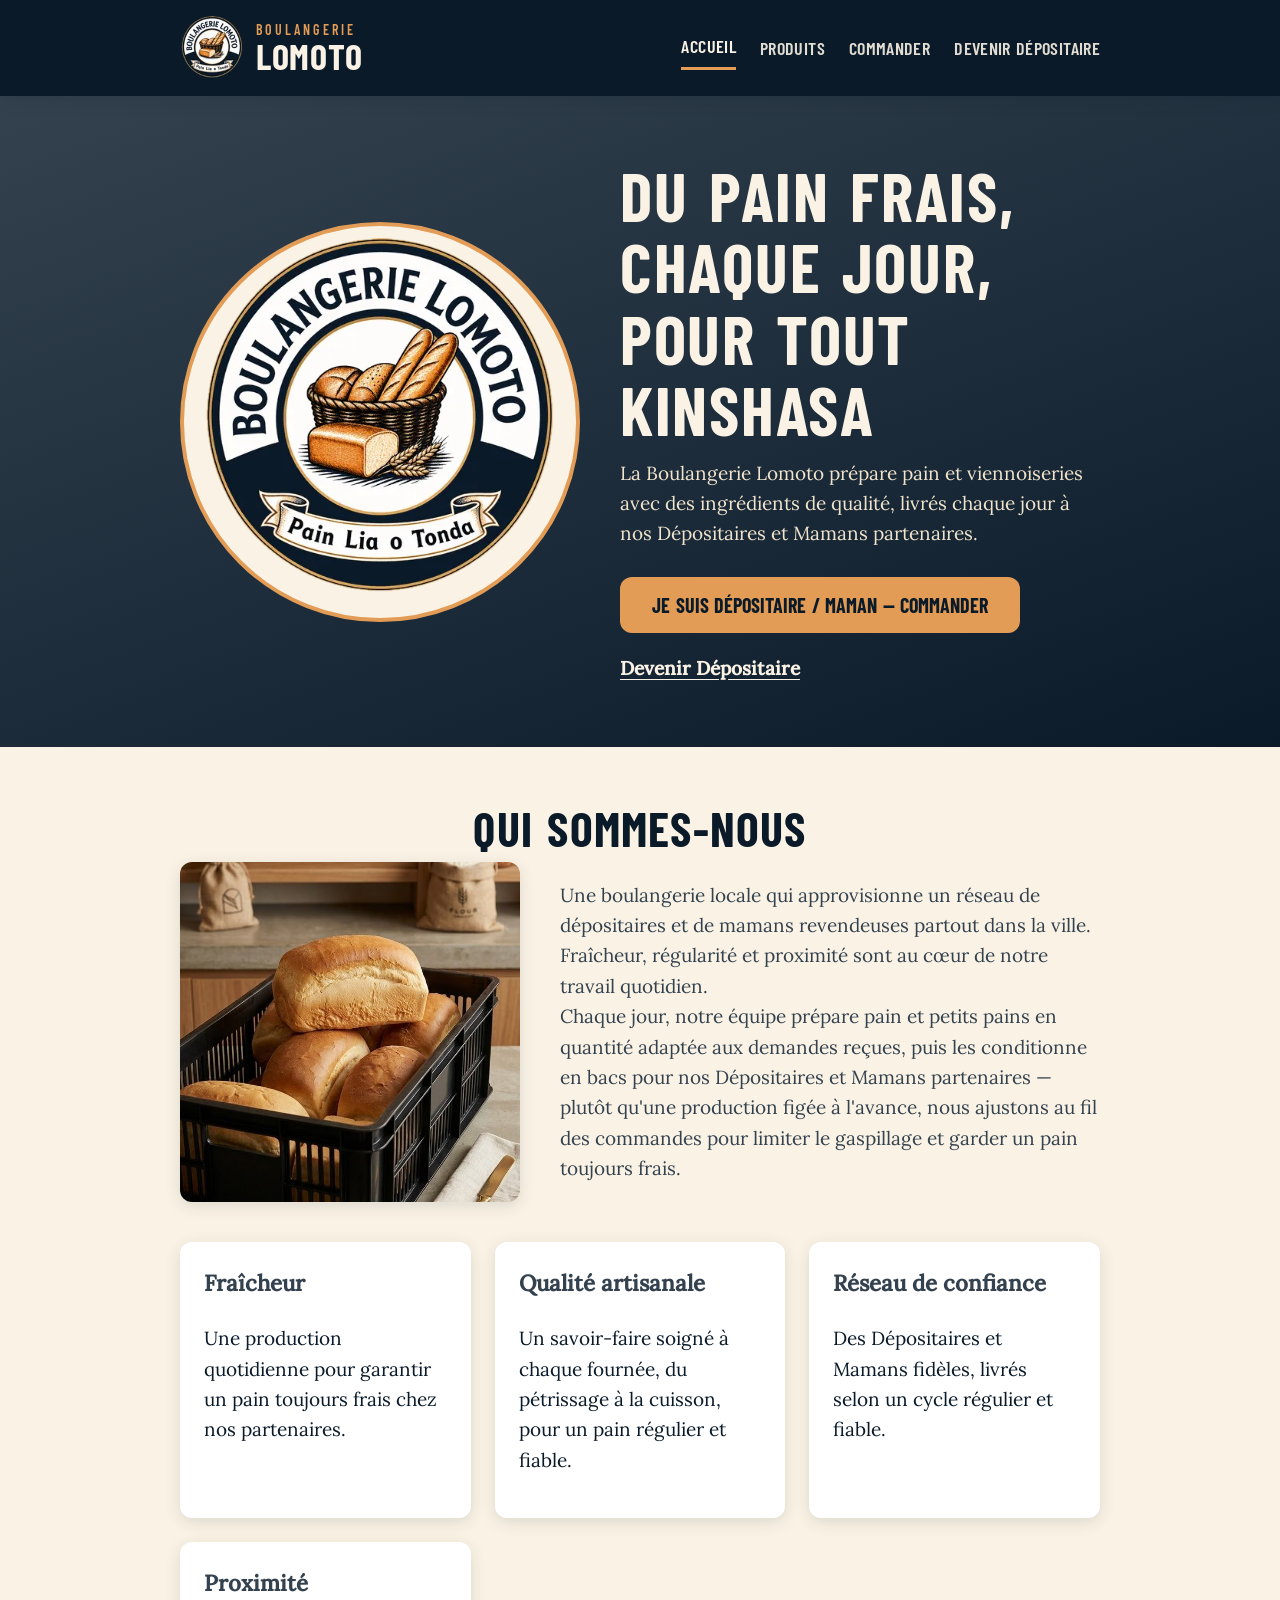
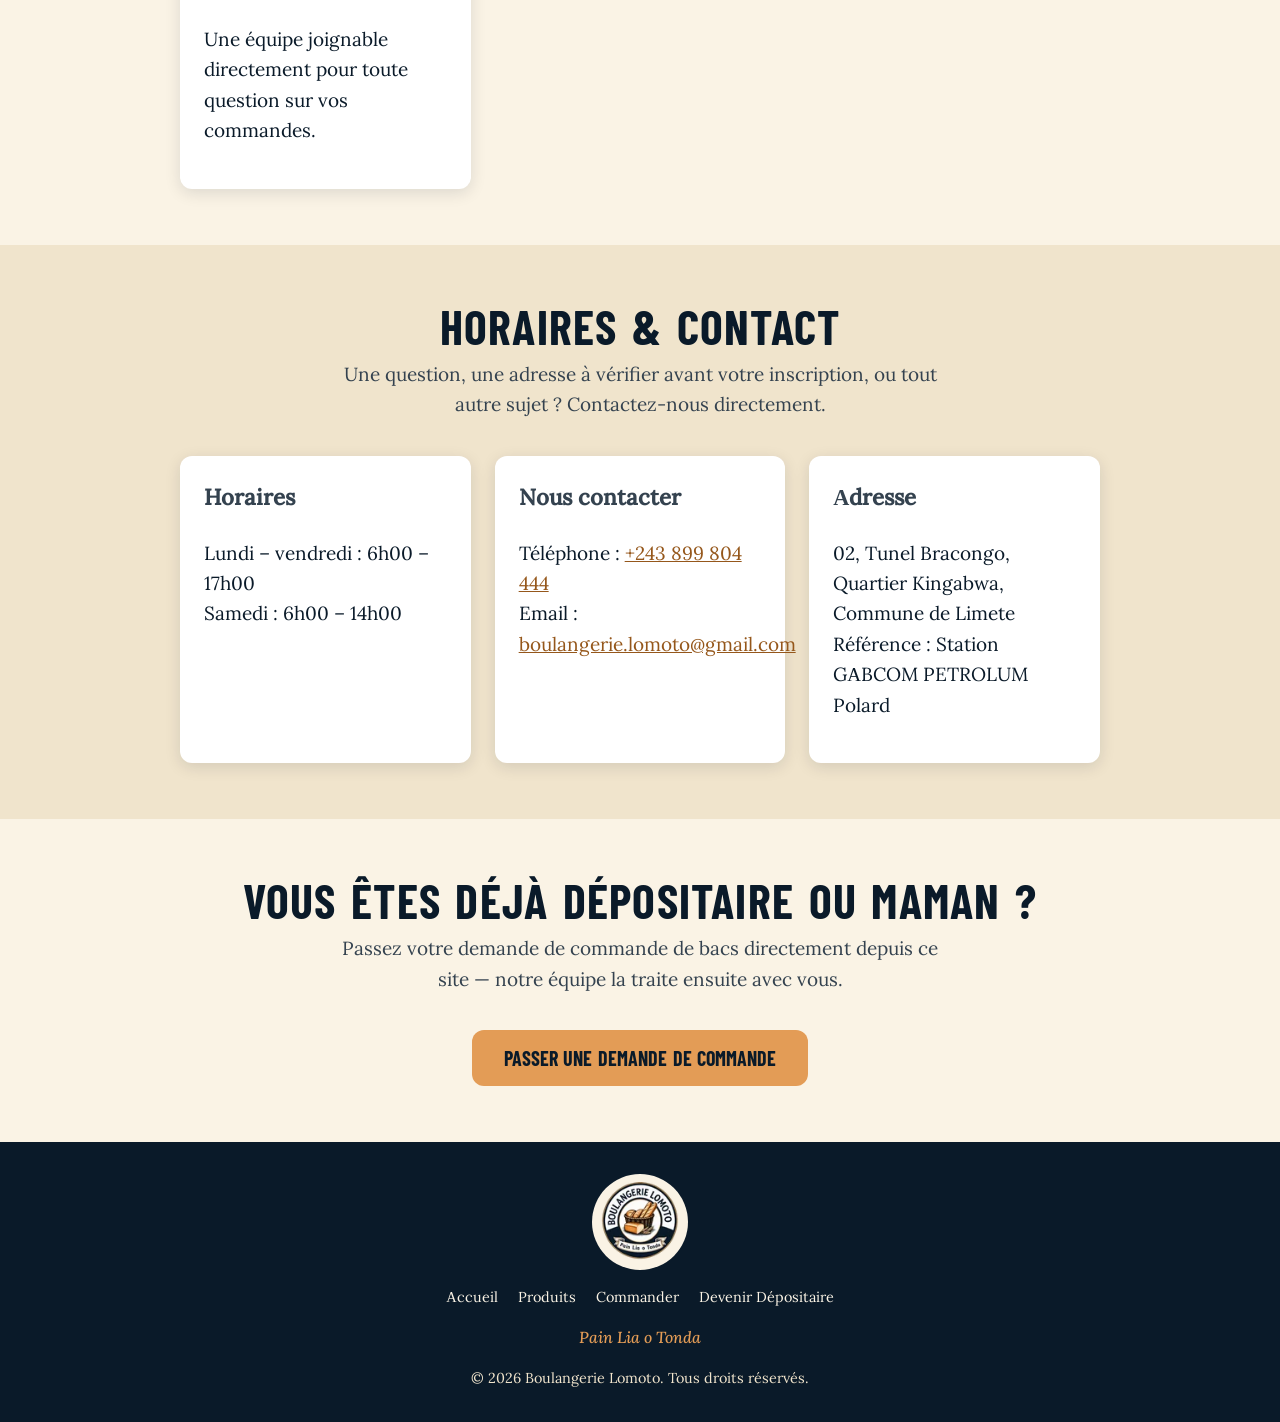
==== commit 96647f8a: "Favicon, apple-touch-icon, image de partage et balises OG/Twitter Favicons générés à partir du logo " ====
--- a/index.html
+++ b/index.html
@@ -5,6 +5,22 @@
   <meta name="viewport" content="width=device-width, initial-scale=1.0" />
   <title>Boulangerie Lomoto</title>
   <meta name="description" content="Boulangerie Lomoto — pain et viennoiseries fraîches à Kinshasa. Dépositaires et Mamans, commandez vos bacs en ligne." />
+
+  <link rel="icon" href="favicon.ico" sizes="16x16 32x32 48x48" />
+  <link rel="icon" type="image/png" href="favicon-32.png" sizes="32x32" />
+  <link rel="apple-touch-icon" href="apple-touch-icon.png" />
+  <meta name="theme-color" content="#0A1A29" />
+
+  <meta property="og:type" content="website" />
+  <meta property="og:url" content="https://www.boulangerie-lomoto.com/" />
+  <meta property="og:title" content="Boulangerie Lomoto" />
+  <meta property="og:description" content="Boulangerie Lomoto — pain et viennoiseries fraîches à Kinshasa. Dépositaires et Mamans, commandez vos bacs en ligne." />
+  <meta property="og:image" content="https://www.boulangerie-lomoto.com/images/og-image.jpg" />
+  <meta property="og:image:width" content="1200" />
+  <meta property="og:image:height" content="630" />
+  <meta property="og:locale" content="fr_CD" />
+  <meta name="twitter:card" content="summary_large_image" />
+
   <link rel="stylesheet" href="css/style.css" />
   <script src="js/site.js" defer></script>
 </head>
--- a/css/style.css
+++ b/css/style.css
@@ -51,7 +51,7 @@
   /* Boutons et accents */
   --or: #E39C56;
   /* Liens et petits textes d'accent sur crème */
-  --or-fonce: #9A5A1C;
+  --or-fonce: #95571B;
   /* Fond de page */
   --creme: #FAF3E5;
   /* Sections alternées */
@@ -192,7 +192,7 @@
   font-size: 14px;
   letter-spacing: 0.22em;
   text-transform: uppercase;
-  color: var(--or-fonce);
+  color: var(--or);
 }
 
 .marque-nom {
